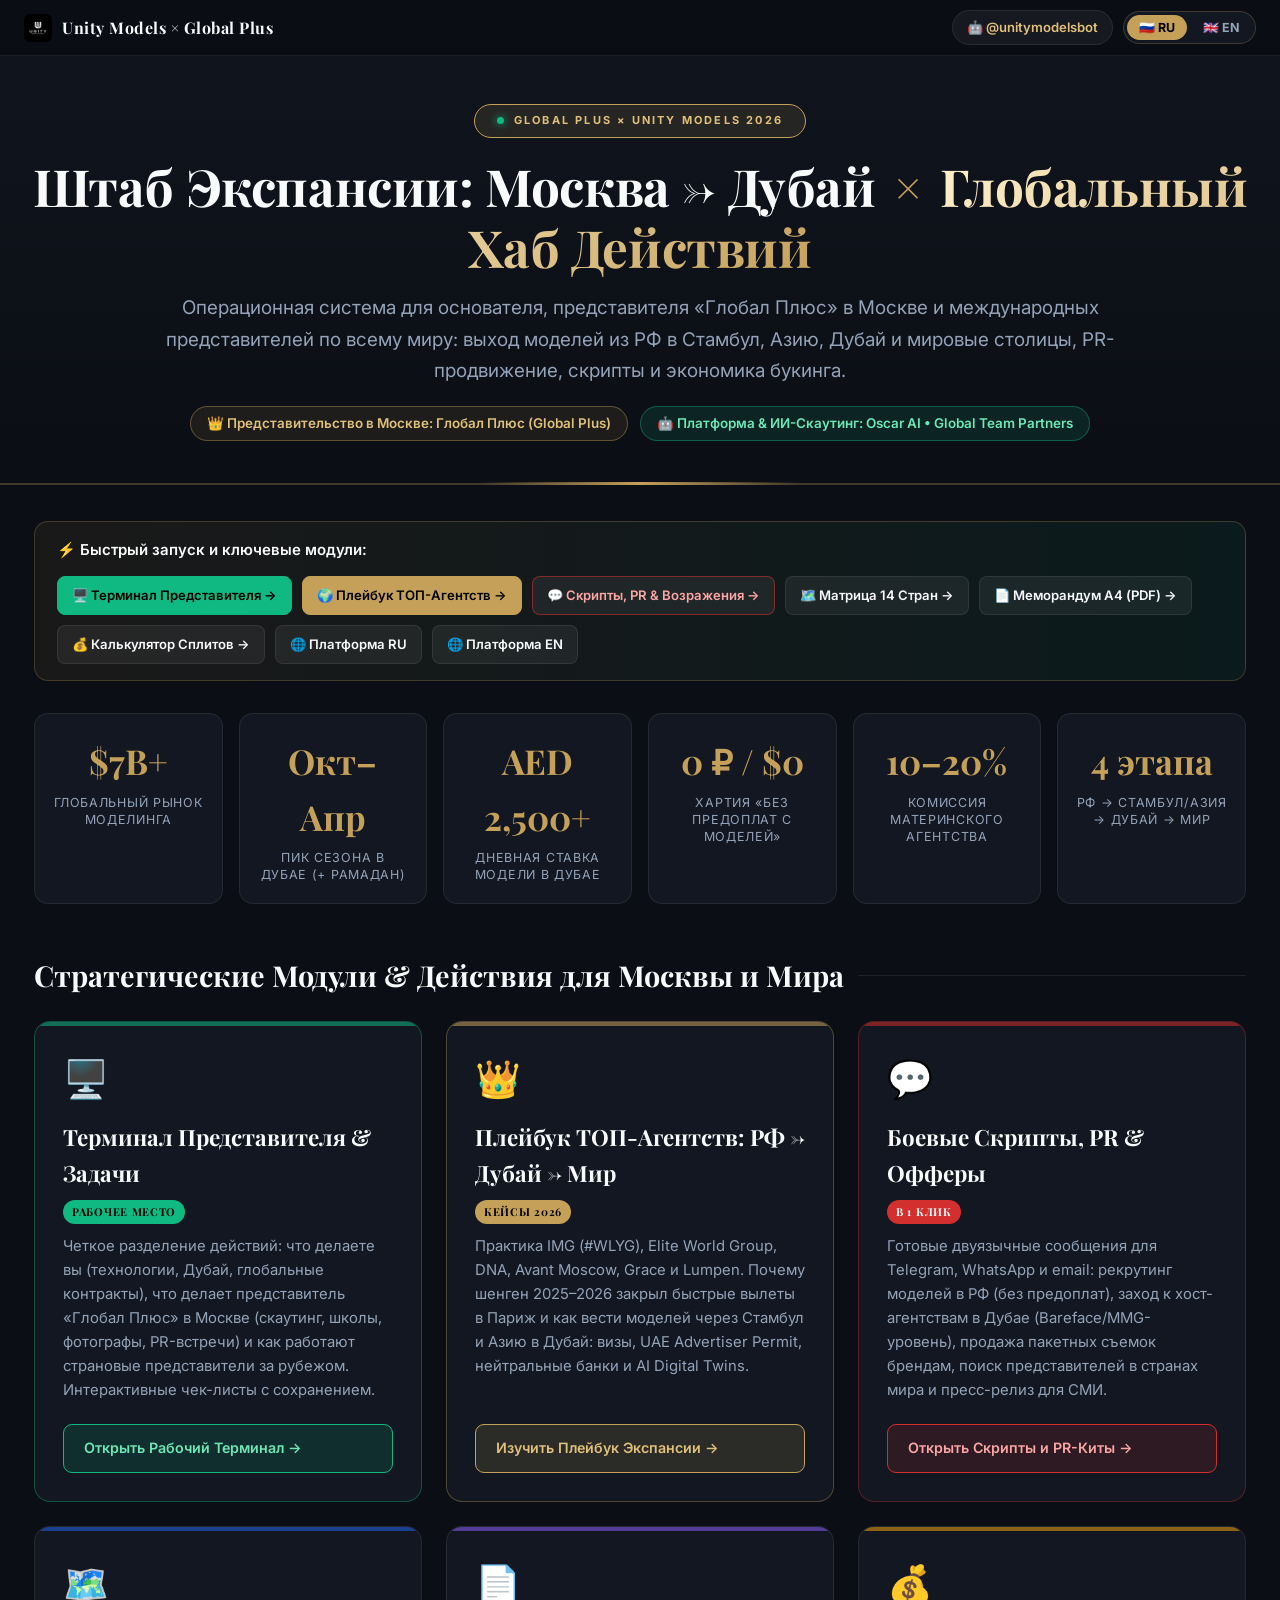
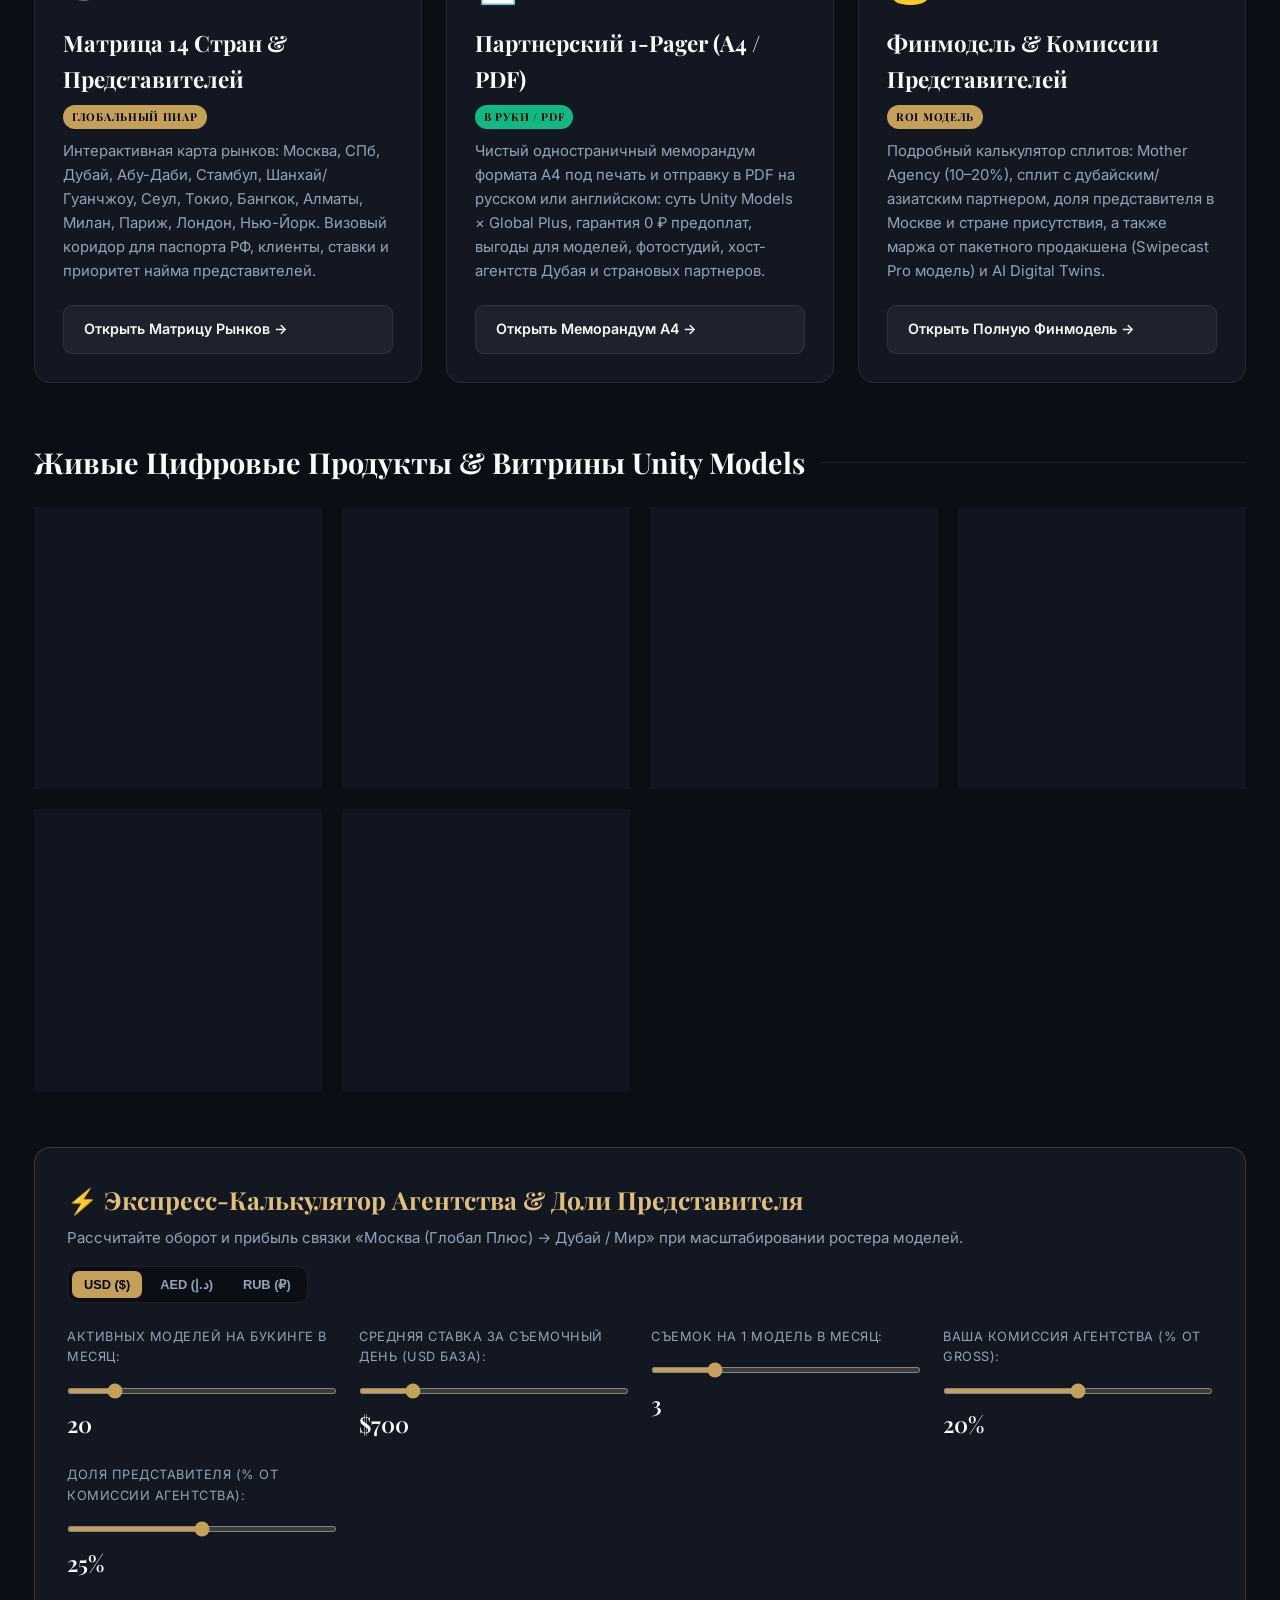
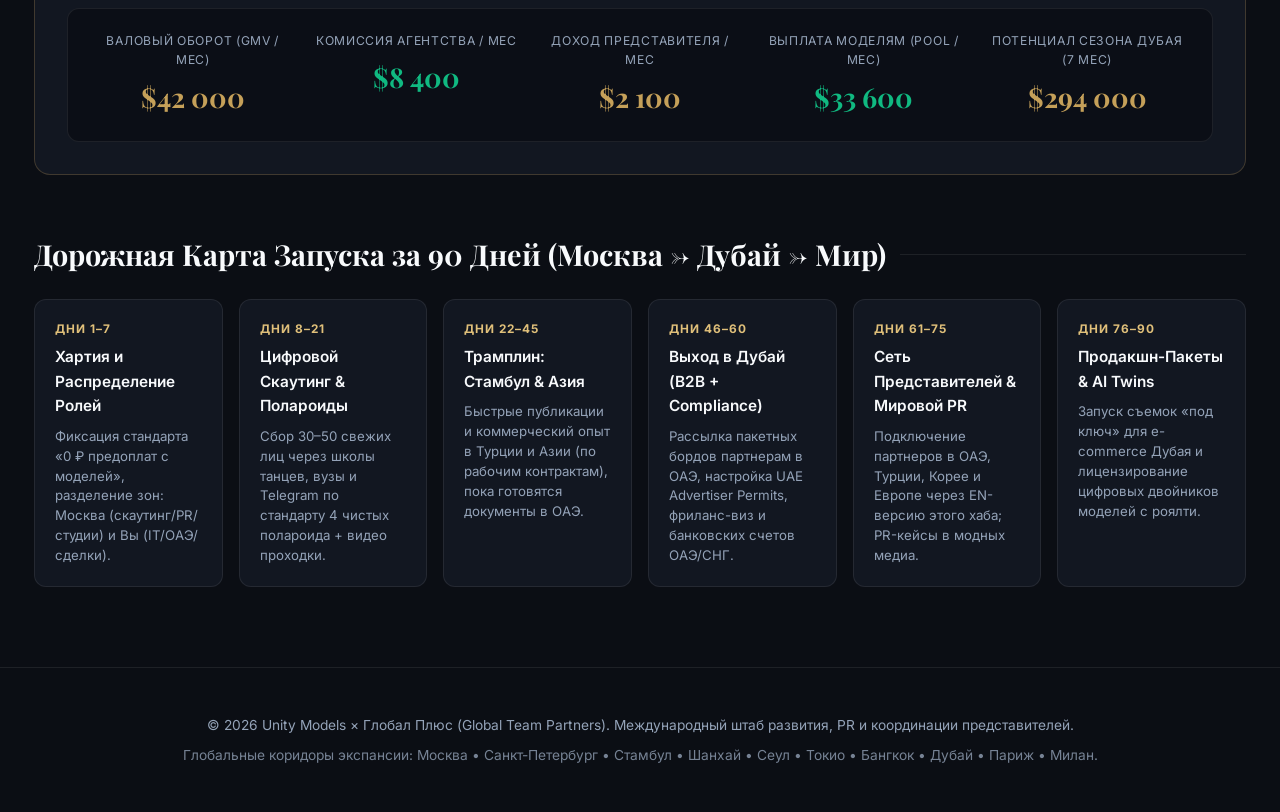
==== index.html @ ef91c617 "Initial deploy: Unity Models x Global Plus bilingual Action Hub" ====
<!DOCTYPE html>
<html lang="ru">
<head>
    <meta charset="UTF-8">
    <meta name="viewport" content="width=device-width, initial-scale=1.0">
    <title>Unity Models × Global Plus | Global Action Hub & Expansion HQ (RU / EN)</title>
    <link rel="icon" type="image/png" href="images/logo.png">
    <link href="https://fonts.googleapis.com/css2?family=Playfair+Display:ital,wght@0,600;0,700;1,400&family=Inter:wght@300;400;500;600;700&display=swap" rel="stylesheet">
    <link rel="stylesheet" href="hub.css">
</head>
<body>

<!-- Top Utility Bar with Language Switcher -->
<div class="top-utility-bar">
    <div class="top-left-nav">
        <a href="index.html" class="top-logo-link">
            <img src="images/logo.png" alt="Unity Models" onerror="this.onerror=null;this.src='https://unityspirit.github.io/unity-models-platform/images/logo.png'">
            <span data-i18n="brand_name">Unity Models × Global Plus</span>
        </a>
    </div>
    <div class="top-right-controls">
        <a href="https://t.me/unitymodelsbot" target="_blank" class="nav-back-pill" data-i18n="bot_btn">🤖 @unitymodelsbot</a>
        <div class="lang-switcher" aria-label="Language Switcher">
            <button class="lang-btn active" data-lang="ru" onclick="HubI18n.setLang('ru')">🇷🇺 RU</button>
            <button class="lang-btn" data-lang="en" onclick="HubI18n.setLang('en')">🇬🇧 EN</button>
        </div>
    </div>
</div>

<!-- Hero Header -->
<header class="hero-header">
    <div class="brand-pill">
        <span class="dot"></span>
        <span data-i18n="hero_pill">GLOBAL PLUS × UNITY MODELS 2026</span>
    </div>
    <h1 data-i18n-html="hero_h1">Штаб Экспансии: Москва → Дубай <span class="cross">&times;</span> <span class="highlight">Глобальный Хаб Действий</span></h1>
    <p class="subtitle" data-i18n="hero_sub">Операционная система для основателя, представителя «Глобал Плюс» в Москве и международных представителей по всему миру: выход моделей из РФ в Стамбул, Азию, Дубай и мировые столицы, PR-продвижение, скрипты и экономика букинга.</p>
    <div class="badge-cluster">
        <div class="partner-badge" data-i18n="badge_moscow">👑 Представительство в Москве: Глобал Плюс (Global Plus)</div>
        <div class="tech-badge" data-i18n="badge_tech">🤖 Платформа & ИИ-Скаутинг: Oscar AI • Global Team Partners</div>
    </div>
</header>

<div class="container">

    <!-- Fast Actions Bar -->
    <div class="fast-actions-bar">
        <div class="fast-actions-title">
            <span data-i18n="fast_title">⚡ Быстрый запуск и ключевые модули:</span>
        </div>
        <div class="fast-actions-links">
            <a href="office.html" class="fast-btn emerald" data-i18n="fast_office">🖥️ Терминал Представителя &rarr;</a>
            <a href="playbook.html" class="fast-btn gold" data-i18n="fast_playbook">🌍 Плейбук ТОП-Агентств &rarr;</a>
            <a href="scripts.html" class="fast-btn crimson" data-i18n="fast_scripts">💬 Скрипты, PR & Возражения &rarr;</a>
            <a href="markets.html" class="fast-btn" data-i18n="fast_markets">🗺️ Матрица 14 Стран &rarr;</a>
            <a href="onepager.html" class="fast-btn" data-i18n="fast_pager">📄 Меморандум А4 (PDF) &rarr;</a>
            <a href="calculator.html" class="fast-btn" data-i18n="fast_calc">💰 Калькулятор Сплитов &rarr;</a>
            <a href="https://globalteamgroup.github.io/unity-models-platform/" target="_blank" class="fast-btn" data-i18n="live_ru">🌐 Платформа RU &nearr;</a>
            <a href="https://unityspirit.github.io/unity-models-platform/" target="_blank" class="fast-btn" data-i18n="live_en">🌐 Platform EN &nearr;</a>
        </div>
    </div>

    <!-- Stats Bar -->
    <div class="stats-bar">
        <div class="stat-card">
            <div class="stat-num">$7B+</div>
            <div class="stat-label" data-i18n="stat_1">Глобальный рынок моделинга</div>
        </div>
        <div class="stat-card">
            <div class="stat-num" data-i18n="stat_2_val">Окт–Апр</div>
            <div class="stat-label" data-i18n="stat_2">Пик сезона в Дубае (+ Рамадан)</div>
        </div>
        <div class="stat-card">
            <div class="stat-num">AED 2,500+</div>
            <div class="stat-label" data-i18n="stat_3">Дневная ставка модели в Дубае</div>
        </div>
        <div class="stat-card">
            <div class="stat-num" data-i18n="stat_4_val">0 ₽ / $0</div>
            <div class="stat-label" data-i18n="stat_4">Хартия «Без предоплат с моделей»</div>
        </div>
        <div class="stat-card">
            <div class="stat-num">10–20%</div>
            <div class="stat-label" data-i18n="stat_5">Комиссия материнского агентства</div>
        </div>
        <div class="stat-card">
            <div class="stat-num" data-i18n="stat_6_val">4 этапа</div>
            <div class="stat-label" data-i18n="stat_6">РФ → Стамбул/Азия → Дубай → Мир</div>
        </div>
    </div>

    <!-- Section 1: Core Modules -->
    <h2 class="section-heading" data-i18n="sec1_heading">Стратегические Модули &amp; Действия для Москвы и Мира</h2>

    <div class="grid-core">

        <div class="hub-card" style="--card-accent: var(--emerald); border-color: rgba(16, 185, 129, 0.35);">
            <div>
                <span class="card-icon">🖥️</span>
                <h3 class="card-title">
                    <span data-i18n="c1_title">Терминал Представителя &amp; Задачи</span>
                    <span class="badge-emerald" data-i18n="c1_badge">РАБОЧЕЕ МЕСТО</span>
                </h3>
                <p class="card-desc" data-i18n="c1_desc">Четкое разделение действий: что делаете вы (технологии, Дубай, глобальные контракты), что делает представитель «Глобал Плюс» в Москве (скаутинг, школы, фотографы, PR-встречи) и как работают страновые представители за рубежом. Интерактивные чек-листы с сохранением.</p>
            </div>
            <a href="office.html" class="btn-card" style="background: rgba(16, 185, 129, 0.14); border-color: var(--emerald); color: #6EE7B7;">
                <span data-i18n="c1_btn">Открыть Рабочий Терминал &rarr;</span>
            </a>
        </div>

        <div class="hub-card" style="--card-accent: var(--gold); border-color: rgba(197, 160, 89, 0.35);">
            <div>
                <span class="card-icon">👑</span>
                <h3 class="card-title">
                    <span data-i18n="c2_title">Плейбук ТОП-Агентств: РФ → Дубай → Мир</span>
                    <span class="badge-gold" data-i18n="c2_badge">КЕЙСЫ 2026</span>
                </h3>
                <p class="card-desc" data-i18n="c2_desc">Практика IMG (#WLYG), Elite World Group, DNA, Avant Moscow, Grace и Lumpen. Почему шенген 2025–2026 закрыл быстрые вылеты в Париж и как вести моделей через Стамбул и Азию в Дубай: визы, UAE Advertiser Permit, нейтральные банки и AI Digital Twins.</p>
            </div>
            <a href="playbook.html" class="btn-card" style="background: rgba(197, 160, 89, 0.14); border-color: var(--gold); color: var(--gold-light);">
                <span data-i18n="c2_btn">Изучить Плейбук Экспансии &rarr;</span>
            </a>
        </div>

        <div class="hub-card" style="--card-accent: var(--red); border-color: rgba(211, 47, 47, 0.35);">
            <div>
                <span class="card-icon">💬</span>
                <h3 class="card-title">
                    <span data-i18n="c3_title">Боевые Скрипты, PR &amp; Офферы</span>
                    <span class="badge-hot" data-i18n="c3_badge">В 1 КЛИК</span>
                </h3>
                <p class="card-desc" data-i18n="c3_desc">Готовые двуязычные сообщения для Telegram, WhatsApp и email: рекрутинг моделей в РФ (без предоплат), заход к хост-агентствам в Дубае (Bareface/MMG-уровень), продажа пакетных съемок брендам, поиск представителей в странах мира и пресс-релиз для СМИ.</p>
            </div>
            <a href="scripts.html" class="btn-card" style="background: rgba(211, 47, 47, 0.14); border-color: var(--red); color: #FCA5A5;">
                <span data-i18n="c3_btn">Открыть Скрипты и PR-Киты &rarr;</span>
            </a>
        </div>

        <div class="hub-card" style="--card-accent: var(--blue);">
            <div>
                <span class="card-icon">🗺️</span>
                <h3 class="card-title">
                    <span data-i18n="c4_title">Матрица 14 Стран &amp; Представителей</span>
                    <span class="badge-gold" data-i18n="c4_badge">ГЛОБАЛЬНЫЙ ПИАР</span>
                </h3>
                <p class="card-desc" data-i18n="c4_desc">Интерактивная карта рынков: Москва, СПб, Дубай, Абу-Даби, Стамбул, Шанхай/Гуанчжоу, Сеул, Токио, Бангкок, Алматы, Милан, Париж, Лондон, Нью-Йорк. Визовый коридор для паспорта РФ, клиенты, ставки и приоритет найма представителей.</p>
            </div>
            <a href="markets.html" class="btn-card">
                <span data-i18n="c4_btn">Открыть Матрицу Рынков &rarr;</span>
            </a>
        </div>

        <div class="hub-card" style="--card-accent: var(--purple);">
            <div>
                <span class="card-icon">📄</span>
                <h3 class="card-title">
                    <span data-i18n="c5_title">Партнерский 1-Pager (А4 / PDF)</span>
                    <span class="badge-emerald" data-i18n="c5_badge">В РУКИ / PDF</span>
                </h3>
                <p class="card-desc" data-i18n="c5_desc">Чистый одностраничный меморандум формата А4 под печать и отправку в PDF на русском или английском: суть Unity Models × Global Plus, гарантия 0 ₽ предоплат, выгоды для моделей, фотостудий, хост-агентств Дубая и страновых партнеров.</p>
            </div>
            <a href="onepager.html" class="btn-card">
                <span data-i18n="c5_btn">Открыть Меморандум А4 &rarr;</span>
            </a>
        </div>

        <div class="hub-card" style="--card-accent: var(--amber);">
            <div>
                <span class="card-icon">💰</span>
                <h3 class="card-title">
                    <span data-i18n="c6_title">Финмодель &amp; Комиссии Представителей</span>
                    <span class="badge-gold" data-i18n="c6_badge">ROI МОДЕЛЬ</span>
                </h3>
                <p class="card-desc" data-i18n="c6_desc">Подробный калькулятор сплитов: Mother Agency (10–20%), сплит с дубайским/азиатским партнером, доля представителя в Москве и стране присутствия, а также маржа от пакетного продакшена (Swipecast Pro модель) и AI Digital Twins.</p>
            </div>
            <a href="calculator.html" class="btn-card">
                <span data-i18n="c6_btn">Открыть Полную Финмодель &rarr;</span>
            </a>
        </div>

    </div>

    <!-- Section 2: Live Platform Ecosystem -->
    <h2 class="section-heading" data-i18n="sec2_heading">Живые Цифровые Продукты &amp; Витрины Unity Models</h2>

    <div class="demo-grid">
        <div class="demo-card">
            <div class="demo-content">
                <div class="demo-title" data-i18n="d1_title">🇷🇺 Официальный сайт Unity Models (RU)</div>
                <div class="demo-subtitle" data-i18n="d1_desc">Русскоязычная витрина агентства с описанием Oscar AI, дивизионами и лентой живых кастингов из Supabase.</div>
                <a href="https://globalteamgroup.github.io/unity-models-platform/" target="_blank" class="demo-link">
                    <span data-i18n="d_open">Открыть сайт &nearr;</span>
                </a>
            </div>
        </div>

        <div class="demo-card">
            <div class="demo-content">
                <div class="demo-title" data-i18n="d2_title">🇬🇧 Global Website Unity Models (EN)</div>
                <div class="demo-subtitle" data-i18n="d2_desc">Международный сайт для брендов Дубая, Европы, Азии и США с презентацией AI-платформы и контактами.</div>
                <a href="https://unityspirit.github.io/unity-models-platform/" target="_blank" class="demo-link">
                    <span data-i18n="d_open">Открыть сайт &nearr;</span>
                </a>
            </div>
        </div>

        <div class="demo-card">
            <div class="demo-content">
                <div class="demo-title" data-i18n="d3_title">👤 Talent Hub (Кабинет Модели)</div>
                <div class="demo-subtitle" data-i18n="d3_desc">Загрузка 4K-портфолио в облако, статус доступности и текущий город модели для быстрого подбора под съемки.</div>
                <a href="https://globalteamgroup.github.io/unity-models-platform/hub.html" target="_blank" class="demo-link emerald">
                    <span data-i18n="d3_btn">Открыть Talent Hub &nearr;</span>
                </a>
            </div>
        </div>

        <div class="demo-card">
            <div class="demo-content">
                <div class="demo-title" data-i18n="d4_title">🎬 Director Portal (Для Кастинг-Директоров)</div>
                <div class="demo-subtitle" data-i18n="d4_desc">Публикация кастингов из любой страны с мгновенным сохранением в базу и отображением на главной странице.</div>
                <a href="https://unityspirit.github.io/unity-models-platform/directors.html" target="_blank" class="demo-link">
                    <span data-i18n="d4_btn">Открыть Director Portal &nearr;</span>
                </a>
            </div>
        </div>

        <div class="demo-card">
            <div class="demo-content">
                <div class="demo-title" data-i18n="d5_title">🤖 Oscar AI (@unitymodelsbot)</div>
                <div class="demo-subtitle" data-i18n="d5_desc">Telegram-бот: мультиязычный разбор параметров по тексту/фото, пошаговая анкета и подбор кастингов по странам.</div>
                <a href="https://t.me/unitymodelsbot" target="_blank" class="demo-link emerald">
                    <span data-i18n="d5_btn">Запустить бота &nearr;</span>
                </a>
            </div>
        </div>

        <div class="demo-card">
            <div class="demo-content">
                <div class="demo-title" data-i18n="d6_title">📣 Глобальный PR &amp; Пакет Представителя</div>
                <div class="demo-subtitle" data-i18n="d6_desc">Англоязычная ссылка для рассылки в агентства Дубая, Стамбула, Сеула и СМИ — переключает весь хаб на EN.</div>
                <a href="index.html?lang=en" class="demo-link">
                    <span data-i18n="d6_btn">Открыть EN-версию для мира &rarr;</span>
                </a>
            </div>
        </div>
    </div>

    <!-- Section 3: Express Calculator -->
    <div class="calc-box">
        <div class="calc-header">
            <div>
                <h3 data-i18n="calc_title">⚡ Экспресс-Калькулятор Агентства &amp; Доли Представителя</h3>
                <p data-i18n="calc_sub">Рассчитайте оборот и прибыль связки «Москва (Глобал Плюс) → Дубай / Мир» при масштабировании ростера моделей.</p>
            </div>
            <div class="currency-switch">
                <button class="cur-btn active" data-cur="USD" onclick="setCurrency('USD')">USD ($)</button>
                <button class="cur-btn" data-cur="AED" onclick="setCurrency('AED')">AED (د.إ)</button>
                <button class="cur-btn" data-cur="RUB" onclick="setCurrency('RUB')">RUB (₽)</button>
            </div>
        </div>

        <div class="calc-controls">
            <div class="calc-input-group">
                <label data-i18n="calc_l1">Активных моделей на букинге в месяц:</label>
                <input type="range" class="calc-slider" id="cModels" min="5" max="100" step="5" value="20" oninput="updateExpressCalc()">
                <div class="calc-val-display" id="cModelsVal">20</div>
            </div>
            <div class="calc-input-group">
                <label data-i18n="calc_l2">Средняя ставка за съемочный день (USD база):</label>
                <input type="range" class="calc-slider" id="cRate" min="300" max="2500" step="50" value="700" oninput="updateExpressCalc()">
                <div class="calc-val-display" id="cRateVal">$700</div>
            </div>
            <div class="calc-input-group">
                <label data-i18n="calc_l3">Съемок на 1 модель в месяц:</label>
                <input type="range" class="calc-slider" id="cBookings" min="1" max="10" step="1" value="3" oninput="updateExpressCalc()">
                <div class="calc-val-display" id="cBookingsVal">3</div>
            </div>
            <div class="calc-input-group">
                <label data-i18n="calc_l4">Ваша комиссия агентства (% от gross):</label>
                <input type="range" class="calc-slider" id="cAgencyPct" min="10" max="30" step="1" value="20" oninput="updateExpressCalc()">
                <div class="calc-val-display" id="cAgencyPctVal">20%</div>
            </div>
            <div class="calc-input-group">
                <label data-i18n="calc_l5">Доля представителя (% от комиссии агентства):</label>
                <input type="range" class="calc-slider" id="cRepPct" min="10" max="40" step="5" value="25" oninput="updateExpressCalc()">
                <div class="calc-val-display" id="cRepPctVal">25%</div>
            </div>
        </div>

        <div class="calc-results">
            <div>
                <div class="res-item-title" data-i18n="res_gross">Валовый оборот (GMV / мес)</div>
                <div class="res-item-val gold" id="rGross">$42,000</div>
            </div>
            <div>
                <div class="res-item-title" data-i18n="res_agency">Комиссия агентства / мес</div>
                <div class="res-item-val" id="rAgency">$8,400</div>
            </div>
            <div>
                <div class="res-item-title" data-i18n="res_rep">Доход представителя / мес</div>
                <div class="res-item-val gold" id="rRep">$2,100</div>
            </div>
            <div>
                <div class="res-item-title" data-i18n="res_models">Выплата моделям (pool / мес)</div>
                <div class="res-item-val" id="rModels">$33,600</div>
            </div>
            <div>
                <div class="res-item-title" data-i18n="res_season">Потенциал сезона Дубая (7 мес)</div>
                <div class="res-item-val gold" id="rSeason">$294,000</div>
            </div>
        </div>
    </div>

    <!-- Section 4: 90-Day Expansion Timeline -->
    <h2 class="section-heading" data-i18n="sec4_heading">Дорожная Карта Запуска за 90 Дней (Москва → Дубай → Мир)</h2>
    <div class="timeline-grid">
        <div class="timeline-card">
            <div class="timeline-day" data-i18n="t1_day">Дни 1–7</div>
            <div class="timeline-step" data-i18n="t1_step">Хартия и Распределение Ролей</div>
            <div class="timeline-desc" data-i18n="t1_desc">Фиксация стандарта «0 ₽ предоплат с моделей», разделение зон: Москва (скаутинг/PR/студии) и Вы (IT/ОАЭ/сделки).</div>
        </div>
        <div class="timeline-card">
            <div class="timeline-day" data-i18n="t2_day">Дни 8–21</div>
            <div class="timeline-step" data-i18n="t2_step">Цифровой Скаутинг &amp; Полароиды</div>
            <div class="timeline-desc" data-i18n="t2_desc">Сбор 30–50 свежих лиц через школы танцев, вузы и Telegram по стандарту 4 чистых полароида + видео проходки.</div>
        </div>
        <div class="timeline-card">
            <div class="timeline-day" data-i18n="t3_day">Дни 22–45</div>
            <div class="timeline-step" data-i18n="t3_step">Трамплин: Стамбул &amp; Азия</div>
            <div class="timeline-desc" data-i18n="t3_desc">Быстрые публикации и коммерческий опыт в Турции и Азии (по рабочим контрактам), пока готовятся документы в ОАЭ.</div>
        </div>
        <div class="timeline-card">
            <div class="timeline-day" data-i18n="t4_day">Дни 46–60</div>
            <div class="timeline-step" data-i18n="t4_step">Выход в Дубай (B2B + Compliance)</div>
            <div class="timeline-desc" data-i18n="t4_desc">Рассылка пакетных бордов партнерам в ОАЭ, настройка UAE Advertiser Permits, фриланс-виз и банковских счетов ОАЭ/СНГ.</div>
        </div>
        <div class="timeline-card">
            <div class="timeline-day" data-i18n="t5_day">Дни 61–75</div>
            <div class="timeline-step" data-i18n="t5_step">Сеть Представителей &amp; Мировой PR</div>
            <div class="timeline-desc" data-i18n="t5_desc">Подключение партнеров в ОАЭ, Турции, Корее и Европе через EN-версию этого хаба; PR-кейсы в модных медиа.</div>
        </div>
        <div class="timeline-card">
            <div class="timeline-day" data-i18n="t6_day">Дни 76–90</div>
            <div class="timeline-step" data-i18n="t6_step">Продакшн-Пакеты &amp; AI Twins</div>
            <div class="timeline-desc" data-i18n="t6_desc">Запуск съемок «под ключ» для e-commerce Дубая и лицензирование цифровых двойников моделей с роялти.</div>
        </div>
    </div>

</div>

<footer>
    <p data-i18n="footer_copy">© 2026 Unity Models × Глобал Плюс (Global Team Partners). Международный штаб развития, PR и координации представителей.</p>
    <p style="margin-top: 8px; opacity: 0.78;" data-i18n="footer_sub">Глобальные коридоры экспансии: Москва • Санкт-Петербург • Стамбул • Шанхай • Сеул • Токио • Бангкок • Дубай • Париж • Милан.</p>
</footer>

<script src="i18n.js"></script>
<script>
const INDEX_DICT = {
    ru: {
        hero_pill: 'GLOBAL PLUS × UNITY MODELS 2026',
        hero_h1: 'Штаб Экспансии: Москва → Дубай <span class="cross">&times;</span> <span class="highlight">Глобальный Хаб Действий</span>',
        hero_sub: 'Операционная система для основателя, представителя «Глобал Плюс» в Москве и международных представителей по всему миру: выход моделей из РФ в Стамбул, Азию, Дубай и мировые столицы, PR-продвижение, скрипты и экономика букинга.',
        badge_moscow: '👑 Представительство в Москве: Глобал Плюс (Global Plus)',
        badge_tech: '🤖 Платформа & ИИ-Скаутинг: Oscar AI • Global Team Partners',
        fast_title: '⚡ Быстрый запуск и ключевые модули:',
        fast_office: '🖥️ Терминал Представителя →',
        fast_playbook: '🌍 Плейбук ТОП-Агентств →',
        fast_scripts: '💬 Скрипты, PR & Возражения →',
        fast_markets: '🗺️ Матрица 14 Стран →',
        fast_pager: '📄 Меморандум А4 (PDF) →',
        fast_calc: '💰 Калькулятор Сплитов →',
        stat_1: 'Глобальный рынок моделинга',
        stat_2_val: 'Окт–Апр',
        stat_2: 'Пик сезона в Дубае (+ Рамадан)',
        stat_3: 'Дневная ставка модели в Дубае',
        stat_4_val: '0 ₽ / $0',
        stat_4: 'Хартия «Без предоплат с моделей»',
        stat_5: 'Комиссия материнского агентства',
        stat_6_val: '4 этапа',
        stat_6: 'РФ → Стамбул/Азия → Дубай → Мир',
        sec1_heading: 'Стратегические Модули & Действия для Москвы и Мира',
        c1_title: 'Терминал Представителя & Задачи',
        c1_badge: 'РАБОЧЕЕ МЕСТО',
        c1_desc: 'Четкое разделение действий: что делаете вы (технологии, Дубай, глобальные контракты), что делает представитель «Глобал Плюс» в Москве (скаутинг, школы, фотографы, PR-встречи) и как работают страновые представители за рубежом. Интерактивные чек-листы с сохранением.',
        c1_btn: 'Открыть Рабочий Терминал →',
        c2_title: 'Плейбук ТОП-Агентств: РФ → Дубай → Мир',
        c2_badge: 'КЕЙСЫ 2026',
        c2_desc: 'Практика IMG (#WLYG), Elite World Group, DNA, Avant Moscow, Grace и Lumpen. Почему шенген 2025–2026 закрыл быстрые вылеты в Париж и как вести моделей через Стамбул и Азию в Дубай: визы, UAE Advertiser Permit, нейтральные банки и AI Digital Twins.',
        c2_btn: 'Изучить Плейбук Экспансии →',
        c3_title: 'Боевые Скрипты, PR & Офферы',
        c3_badge: 'В 1 КЛИК',
        c3_desc: 'Готовые двуязычные сообщения для Telegram, WhatsApp и email: рекрутинг моделей в РФ (без предоплат), заход к хост-агентствам в Дубае (Bareface/MMG-уровень), продажа пакетных съемок брендам, поиск представителей в странах мира и пресс-релиз для СМИ.',
        c3_btn: 'Открыть Скрипты и PR-Киты →',
        c4_title: 'Матрица 14 Стран & Представителей',
        c4_badge: 'ГЛОБАЛЬНЫЙ ПИАР',
        c4_desc: 'Интерактивная карта рынков: Москва, СПб, Дубай, Абу-Даби, Стамбул, Шанхай/Гуанчжоу, Сеул, Токио, Бангкок, Алматы, Милан, Париж, Лондон, Нью-Йорк. Визовый коридор для паспорта РФ, клиенты, ставки и приоритет найма представителей.',
        c4_btn: 'Открыть Матрицу Рынков →',
        c5_title: 'Партнерский 1-Pager (А4 / PDF)',
        c5_badge: 'В РУКИ / PDF',
        c5_desc: 'Чистый одностраничный меморандум формата А4 под печать и отправку в PDF на русском или английском: суть Unity Models × Global Plus, гарантия 0 ₽ предоплат, выгоды для моделей, фотостудий, хост-агентств Дубая и страновых партнеров.',
        c5_btn: 'Открыть Меморандум А4 →',
        c6_title: 'Финмодель & Комиссии Представителей',
        c6_badge: 'ROI МОДЕЛЬ',
        c6_desc: 'Подробный калькулятор сплитов: Mother Agency (10–20%), сплит с дубайским/азиатским партнером, доля представителя в Москве и стране присутствия, а также маржа от пакетного продакшена (Swipecast Pro модель) и AI Digital Twins.',
        c6_btn: 'Открыть Полную Финмодель →',
        sec2_heading: 'Живые Цифровые Продукты & Витрины Unity Models',
        d1_title: '🇷🇺 Официальный сайт Unity Models (RU)',
        d1_desc: 'Русскоязычная витрина агентства с описанием Oscar AI, дивизионами и лентой живых кастингов из Supabase.',
        d2_title: '🇬🇧 Global Website Unity Models (EN)',
        d2_desc: 'Международный сайт для брендов Дубая, Европы, Азии и США с презентацией AI-платформы и контактами.',
        d3_title: '👤 Talent Hub (Кабинет Модели)',
        d3_desc: 'Загрузка 4K-портфолио в облако, статус доступности и текущий город модели для быстрого подбора под съемки.',
        d4_title: '🎬 Director Portal (Для Кастинг-Директоров)',
        d4_desc: 'Публикация кастингов из любой страны с мгновенным сохранением в базу и отображением на главной странице.',
        d5_title: '🤖 Oscar AI (@unitymodelsbot)',
        d5_desc: 'Telegram-бот: мультиязычный разбор параметров по тексту/фото, пошаговая анкета и подбор кастингов по странам.',
        d6_title: '📣 Глобальный PR & Пакет Представителя',
        d6_desc: 'Англоязычная ссылка для рассылки в агентства Дубая, Стамбула, Сеула и СМИ — переключает весь хаб на EN.',
        d_open: 'Открыть сайт ↗',
        d3_btn: 'Открыть Talent Hub ↗',
        d4_btn: 'Открыть Director Portal ↗',
        d5_btn: 'Запустить бота ↗',
        d6_btn: 'Открыть EN-версию для мира →',
        calc_title: '⚡ Экспресс-Калькулятор Агентства & Доли Представителя',
        calc_sub: 'Рассчитайте оборот и прибыль связки «Москва (Глобал Плюс) → Дубай / Мир» при масштабировании ростера моделей.',
        calc_l1: 'Активных моделей на букинге в месяц:',
        calc_l2: 'Средняя ставка за съемочный день (USD база):',
        calc_l3: 'Съемок на 1 модель в месяц:',
        calc_l4: 'Ваша комиссия агентства (% от gross):',
        calc_l5: 'Доля представителя (% от комиссии агентства):',
        res_gross: 'Валовый оборот (GMV / мес)',
        res_agency: 'Комиссия агентства / мес',
        res_rep: 'Доход представителя / мес',
        res_models: 'Выплата моделям (pool / мес)',
        res_season: 'Потенциал сезона Дубая (7 мес)',
        sec4_heading: 'Дорожная Карта Запуска за 90 Дней (Москва → Дубай → Мир)',
        t1_day: 'Дни 1–7',
        t1_step: 'Хартия и Распределение Ролей',
        t1_desc: 'Фиксация стандарта «0 ₽ предоплат с моделей», разделение зон: Москва (скаутинг/PR/студии) и Вы (IT/ОАЭ/сделки).',
        t2_day: 'Дни 8–21',
        t2_step: 'Цифровой Скаутинг & Полароиды',
        t2_desc: 'Сбор 30–50 свежих лиц через школы танцев, вузы и Telegram по стандарту 4 чистых полароида + видео проходки.',
        t3_day: 'Дни 22–45',
        t3_step: 'Трамплин: Стамбул & Азия',
        t3_desc: 'Быстрые публикации и коммерческий опыт в Турции и Азии (по рабочим контрактам), пока готовятся документы в ОАЭ.',
        t4_day: 'Дни 46–60',
        t4_step: 'Выход в Дубай (B2B + Compliance)',
        t4_desc: 'Рассылка пакетных бордов партнерам в ОАЭ, настройка UAE Advertiser Permits, фриланс-виз и банковских счетов ОАЭ/СНГ.',
        t5_day: 'Дни 61–75',
        t5_step: 'Сеть Представителей & Мировой PR',
        t5_desc: 'Подключение партнеров в ОАЭ, Турции, Корее и Европе через EN-версию этого хаба; PR-кейсы в модных медиа.',
        t6_day: 'Дни 76–90',
        t6_step: 'Продакшн-Пакеты & AI Twins',
        t6_desc: 'Запуск съемок «под ключ» для e-commerce Дубая и лицензирование цифровых двойников моделей с роялти.'
    },
    en: {
        hero_pill: 'GLOBAL PLUS × UNITY MODELS 2026',
        hero_h1: 'Expansion HQ: Moscow → Dubai <span class="cross">&times;</span> <span class="highlight">Global Action Hub</span>',
        hero_sub: 'The operational command center for the Founder, Global Plus Moscow Representation, and International Country Representatives worldwide: scaling Russian & CIS talent into Istanbul, Asia, Dubai, and global capitals with PR playbooks, scripts, and transparent unit economics.',
        badge_moscow: '👑 Moscow Representation: Global Plus (Глобал Плюс)',
        badge_tech: '🤖 Platform & AI Scouting Core: Oscar AI • Global Team Partners',
        fast_title: '⚡ Quick Launch & Core Action Modules:',
        fast_office: '🖥️ Rep Action Terminal →',
        fast_playbook: '🌍 Top-Agency Playbook →',
        fast_scripts: '💬 Scripts, PR & Objections →',
        fast_markets: '🗺️ 14-Country Matrix →',
        fast_pager: '📄 A4 One-Pager (PDF) →',
        fast_calc: '💰 Split & ROI Calculator →',
        stat_1: 'Global Modeling Market',
        stat_2_val: 'Oct–Apr',
        stat_2: 'Dubai Peak Season (+ Ramadan)',
        stat_3: 'Dubai Commercial Day Rate',
        stat_4_val: '$0 / 0 ₽',
        stat_4: 'Zero Upfront Model Fee Charter',
        stat_5: 'Mother Agency Standard Cut',
        stat_6_val: '4 Stages',
        stat_6: 'RU → TR/Asia → Dubai → Global',
        sec1_heading: 'Strategic Action Modules for Moscow & Global Representatives',
        c1_title: 'Representative Terminal & Tasks',
        c1_badge: 'WORKSPACE',
        c1_desc: 'Clear division of ownership: what You execute (tech, Dubai deals, licensing), what the Global Plus Moscow Representative owns (scouting, dance schools, studio partners, local PR), and how International Country Reps expand worldwide. Persistent interactive checklists.',
        c1_btn: 'Open Action Terminal →',
        c2_title: 'Top-Agency Playbook: RU → Dubai → World',
        c2_badge: '2026 CASES',
        c2_desc: 'Lessons from IMG (#WLYG), Elite World Group, DNA, Avant Moscow, Grace & Lumpen. Why 2025–2026 Schengen limits require the Istanbul & Asia stepping-stone corridor into Dubai: UAE Advertiser Permits, freelance visas, neutral banking, and consensual AI Digital Twins.',
        c2_btn: 'Read Expansion Playbook →',
        c3_title: 'Outreach Scripts, PR Kits & Objections',
        c3_badge: '1-CLICK COPY',
        c3_desc: 'Ready-to-send bilingual outreach messages for WhatsApp, Telegram, and email: Russian talent scouting (Zero-Upfront Charter), pitching Dubai host agencies (Bareface/MMG tier), selling turnkey e-commerce lookbooks to brands, recruiting global reps, and press pitches.',
        c3_btn: 'Open Scripts & PR Kits →',
        c4_title: '14-Country & Representative Matrix',
        c4_badge: 'GLOBAL PR',
        c4_desc: 'Filterable market map covering Moscow, St. Petersburg, Dubai, Abu Dhabi, Istanbul, Shanghai/Guangzhou, Seoul, Tokyo, Bangkok, Almaty, Milan, Paris, London, and NYC — with visa realities, peak seasons, client verticals, rates, and rep recruitment priority.',
        c4_btn: 'Explore Country Matrix →',
        c5_title: 'Partner One-Pager (A4 / PDF Ready)',
        c5_badge: 'PRINT / PDF',
        c5_desc: 'Clean printable A4 executive memorandum in English or Russian for live meetings in Moscow, Dubai, or globally: Unity Models × Global Plus positioning, anti-scam charter, value prop for brands/host agencies, and country rep partnership terms.',
        c5_btn: 'Open Printable A4 Brief →',
        c6_title: 'Financial Model & Rep Revenue Splits',
        c6_badge: 'ROI MODEL',
        c6_desc: 'Detailed split calculator: Mother Agency (10–20%), Dubai/Asian host agency split, Moscow & International Country Representative revenue share, plus Swipecast Pro–style turnkey e-commerce production bundles and AI Twin residuals.',
        c6_btn: 'Open Full Financial Model →',
        sec2_heading: 'Live Digital Ecosystem & Portals (Unity Models)',
        d1_title: '🇷🇺 Unity Models Website (Russian)',
        d1_desc: 'Russian-language agency showcase featuring Oscar AI casting engine, divisions, and live Supabase casting feed.',
        d2_title: '🇬🇧 Unity Models Website (Global EN)',
        d2_desc: 'International brand-facing portal for Dubai, Europe, Asia, and Americas clients with live castings and bot onboarding.',
        d3_title: '👤 Talent Hub (Model Workspace)',
        d3_desc: 'Direct 4K portfolio uploads, live city location tracking, and weekly availability status for fast booker matching.',
        d4_title: '🎬 Casting Director Portal',
        d4_desc: 'Instant casting brief submission form synced directly to Supabase and live website feeds worldwide.',
        d5_title: '🤖 Oscar AI (@unitymodelsbot)',
        d5_desc: 'Multilingual Telegram casting assistant: extracts stats from text or photos, runs onboarding wizard, and searches events by country.',
        d6_title: '📣 International PR & Rep Share Link',
        d6_desc: 'Send this direct English URL (?lang=en) to agencies, brands, and country representatives in Dubai, Istanbul, Asia, or Europe.',
        d_open: 'Open Live Site ↗',
        d3_btn: 'Open Talent Hub ↗',
        d4_btn: 'Open Director Portal ↗',
        d5_btn: 'Launch Telegram Bot ↗',
        d6_btn: 'Copy / Open Global EN Link →',
        calc_title: '⚡ Express Agency & Representative Revenue Calculator',
        calc_sub: 'Model monthly gross volume, agency commission, and representative payout across Moscow → Dubai → Global placements.',
        calc_l1: 'Active Booked Models / Month:',
        calc_l2: 'Average Shoot Day Rate (USD base):',
        calc_l3: 'Bookings per Model / Month:',
        calc_l4: 'Agency Commission (% of Gross):',
        calc_l5: 'Representative Share (% of Agency Net):',
        res_gross: 'Monthly Gross Volume (GMV)',
        res_agency: 'Agency Commission / Mo',
        res_rep: 'Representative Payout / Mo',
        res_models: 'Model Net Pool / Mo',
        res_season: 'Dubai Peak Season (7 Mo GMV)',
        sec4_heading: '90-Day Global Launch Roadmap (Moscow → Dubai → World)',
        t1_day: 'Days 1–7',
        t1_step: 'Charter & Ownership Split',
        t1_desc: 'Lock Zero-Upfront-Fee Charter, align legal/banking checklists (UAE/KZ/AM), and split roles: Moscow Rep (local) vs Founder (global/tech).',
        t2_day: 'Days 8–21',
        t2_step: 'Phygital Scouting & Polaroid QA',
        t2_desc: 'Onboard 30–50 vetted Russian/CIS faces via dance schools, universities & Telegram using strict 4-polaroid + walk-video standards.',
        t3_day: 'Days 22–45',
        t3_step: 'Stepping Stones: Istanbul & Asia',
        t3_desc: 'Build editorial tearsheets in Turkey and paid commercial volume in China/Seoul/Bangkok via sponsored work visas before Dubai/EU.',
        t4_day: 'Days 46–60',
        t4_step: 'Dubai Entry (B2B + Permits)',
        t4_desc: 'Send curated comp packages to Dubai host agencies; align UAE Advertiser Permits, freelance visas & neutral payout rails.',
        t5_day: 'Days 61–75',
        t5_step: 'Global Reps & PR Blitz',
        t5_desc: 'Recruit partner representatives in Dubai, Istanbul, Seoul & Europe using this EN hub; pitch fashion-tech PR case studies.',
        t6_day: 'Days 76–90',
        t6_step: 'Turnkey Studios & AI Twins',
        t6_desc: 'Launch fixed-price Dubai e-commerce lookbook bundles and opt-in consensual Digital Twin licensing with model residuals.'
    }
};

let currency = 'USD';
const RATES = { USD: 1, AED: 3.67, RUB: 95 };
const SYMBOLS = { USD: '$', AED: 'AED ', RUB: '₽' };

function setCurrency(cur) {
    currency = cur;
    document.querySelectorAll('.cur-btn').forEach(b => b.classList.toggle('active', b.dataset.cur === cur));
    updateExpressCalc();
}

function fmtMoney(usdVal) {
    const converted = Math.round(usdVal * RATES[currency]);
    const locale = HubI18n.getLang() === 'ru' ? 'ru-RU' : 'en-US';
    if (currency === 'RUB') return converted.toLocaleString(locale) + ' ₽';
    if (currency === 'AED') return 'AED ' + converted.toLocaleString(locale);
    return '$' + converted.toLocaleString(locale);
}

function updateExpressCalc() {
    const models = parseInt(document.getElementById('cModels').value, 10);
    const rate = parseInt(document.getElementById('cRate').value, 10);
    const bookings = parseInt(document.getElementById('cBookings').value, 10);
    const agencyPct = parseInt(document.getElementById('cAgencyPct').value, 10);
    const repPct = parseInt(document.getElementById('cRepPct').value, 10);

    document.getElementById('cModelsVal').textContent = models;
    document.getElementById('cRateVal').textContent = fmtMoney(rate);
    document.getElementById('cBookingsVal').textContent = bookings;
    document.getElementById('cAgencyPctVal').textContent = agencyPct + '%';
    document.getElementById('cRepPctVal').textContent = repPct + '%';

    const gross = models * rate * bookings;
    const agencyNet = gross * (agencyPct / 100);
    const repShare = agencyNet * (repPct / 100);
    const modelPool = gross - agencyNet;
    const season7 = gross * 7;

    document.getElementById('rGross').textContent = fmtMoney(gross);
    document.getElementById('rAgency').textContent = fmtMoney(agencyNet);
    document.getElementById('rRep').textContent = fmtMoney(repShare);
    document.getElementById('rModels').textContent = fmtMoney(modelPool);
    document.getElementById('rSeason').textContent = fmtMoney(season7);
}

HubI18n.onChange(() => updateExpressCalc());
HubI18n.init(INDEX_DICT);
updateExpressCalc();
</script>
</body>
</html>
---- hub.css ----
:root {
    --bg-base: #0B0E14;
    --bg-surface: #121721;
    --bg-card: #18202E;
    --gold: #C5A059;
    --gold-light: #E0C07A;
    --amber: #F59E0B;
    --emerald: #10B981;
    --red: #D32F2F;
    --blue: #2563EB;
    --purple: #8B5CF6;
    --white: #F8FAFC;
    --text-dim: #94A3B8;
    --border: rgba(197, 160, 89, 0.25);
    --border-card: rgba(255, 255, 255, 0.08);
}

* { margin: 0; padding: 0; box-sizing: border-box; }

html { scroll-behavior: smooth; }

body {
    background-color: var(--bg-base);
    color: var(--white);
    font-family: 'Inter', -apple-system, BlinkMacSystemFont, sans-serif;
    line-height: 1.6;
    overflow-x: hidden;
}

/* Top Utility & Language Bar */
.top-utility-bar {
    background: rgba(11, 14, 20, 0.92);
    backdrop-filter: blur(12px);
    border-bottom: 1px solid var(--border-card);
    padding: 10px 24px;
    display: flex;
    align-items: center;
    justify-content: space-between;
    gap: 16px;
    flex-wrap: wrap;
    position: sticky;
    top: 0;
    z-index: 100;
}

.top-left-nav {
    display: flex;
    align-items: center;
    gap: 12px;
    flex-wrap: wrap;
}

.top-logo-link {
    display: inline-flex;
    align-items: center;
    gap: 10px;
    text-decoration: none;
    color: var(--white);
    font-family: 'Playfair Display', serif;
    font-weight: 700;
    font-size: 1rem;
    letter-spacing: 0.5px;
}

.top-logo-link img {
    height: 28px;
    width: auto;
    border-radius: 6px;
}

.nav-back-pill {
    display: inline-flex;
    align-items: center;
    gap: 6px;
    padding: 6px 14px;
    border-radius: 20px;
    background: rgba(255, 255, 255, 0.05);
    border: 1px solid var(--border-card);
    color: var(--gold-light);
    text-decoration: none;
    font-size: 0.82rem;
    font-weight: 600;
    transition: all 0.2s;
}

.nav-back-pill:hover {
    background: var(--gold);
    color: #000;
    border-color: var(--gold);
}

.top-right-controls {
    display: flex;
    align-items: center;
    gap: 10px;
    flex-wrap: wrap;
}

.lang-switcher {
    display: inline-flex;
    background: var(--bg-surface);
    border: 1px solid var(--border);
    border-radius: 24px;
    padding: 3px;
    gap: 4px;
}

.lang-btn {
    background: transparent;
    border: none;
    color: var(--text-dim);
    padding: 5px 12px;
    border-radius: 18px;
    font-size: 0.78rem;
    font-weight: 700;
    cursor: pointer;
    transition: all 0.2s;
    font-family: 'Inter', sans-serif;
}

.lang-btn.active {
    background: var(--gold);
    color: #000;
}

.lang-btn:hover:not(.active) {
    color: var(--white);
}

/* Header */
header.hero-header {
    background: linear-gradient(180deg, #10141D 0%, #0B0E14 100%);
    border-bottom: 2px solid var(--border);
    padding: 48px 20px 42px;
    text-align: center;
    position: relative;
}

header.hero-header::after {
    content: '';
    position: absolute;
    bottom: -2px;
    left: 50%;
    transform: translateX(-50%);
    width: 320px;
    height: 3px;
    background: linear-gradient(90deg, transparent, var(--gold), transparent);
}

.brand-pill {
    display: inline-flex;
    align-items: center;
    gap: 10px;
    background: rgba(197, 160, 89, 0.12);
    border: 1px solid var(--gold);
    color: var(--gold-light);
    padding: 7px 22px;
    border-radius: 30px;
    font-size: 11px;
    letter-spacing: 2.2px;
    text-transform: uppercase;
    font-weight: 700;
    margin-bottom: 18px;
}

.brand-pill span.dot {
    width: 7px;
    height: 7px;
    background: var(--emerald);
    border-radius: 50%;
    box-shadow: 0 0 8px var(--emerald);
}

h1 {
    font-family: 'Playfair Display', serif;
    font-size: clamp(2rem, 4vw, 3.25rem);
    font-weight: 700;
    color: var(--white);
    margin-bottom: 14px;
    letter-spacing: -0.4px;
    line-height: 1.2;
}

h1 span.cross {
    color: var(--gold);
    font-weight: 400;
    padding: 0 8px;
}

h1 span.highlight {
    color: var(--gold-light);
    background: linear-gradient(135deg, #FFF1CC 0%, var(--gold) 100%);
    -webkit-background-clip: text;
    -webkit-text-fill-color: transparent;
}

.subtitle {
    font-size: clamp(0.98rem, 1.6vw, 1.18rem);
    color: var(--text-dim);
    max-width: 960px;
    margin: 0 auto 20px;
    line-height: 1.65;
}

.badge-cluster {
    display: flex;
    align-items: center;
    justify-content: center;
    gap: 12px;
    flex-wrap: wrap;
    margin-top: 14px;
}

.partner-badge {
    display: inline-flex;
    align-items: center;
    gap: 8px;
    background: rgba(197, 160, 89, 0.1);
    border: 1px solid rgba(197, 160, 89, 0.4);
    color: var(--gold-light);
    font-size: 0.84rem;
    padding: 6px 16px;
    border-radius: 20px;
    font-weight: 600;
}

.tech-badge {
    display: inline-flex;
    align-items: center;
    gap: 8px;
    background: rgba(16, 185, 129, 0.12);
    border: 1px solid rgba(16, 185, 129, 0.4);
    color: #6EE7B7;
    font-size: 0.84rem;
    padding: 6px 16px;
    border-radius: 20px;
    font-weight: 600;
}

/* Main Container */
.container {
    max-width: 1260px;
    margin: 36px auto 80px;
    padding: 0 24px;
}

/* Fast Action Bar */
.fast-actions-bar {
    background: linear-gradient(90deg, rgba(197, 160, 89, 0.08) 0%, rgba(16, 185, 129, 0.08) 100%);
    border: 1px solid var(--border);
    border-radius: 14px;
    padding: 16px 22px;
    display: flex;
    align-items: center;
    justify-content: space-between;
    flex-wrap: wrap;
    gap: 14px;
    margin-bottom: 32px;
}

.fast-actions-title {
    font-size: 0.94rem;
    font-weight: 600;
    color: var(--white);
    display: flex;
    align-items: center;
    gap: 8px;
}

.fast-actions-links {
    display: flex;
    gap: 10px;
    flex-wrap: wrap;
}

.fast-btn {
    display: inline-flex;
    align-items: center;
    gap: 6px;
    background: rgba(255, 255, 255, 0.06);
    border: 1px solid var(--border-card);
    color: var(--white);
    padding: 8px 14px;
    border-radius: 8px;
    text-decoration: none;
    font-size: 0.82rem;
    font-weight: 600;
    transition: all 0.2s;
    cursor: pointer;
}

.fast-btn:hover {
    background: var(--gold);
    color: #000;
    border-color: var(--gold);
}

.fast-btn.emerald {
    background: var(--emerald);
    color: #000;
    border-color: var(--emerald);
}

.fast-btn.gold {
    background: var(--gold);
    color: #000;
    border-color: var(--gold);
}

.fast-btn.crimson {
    border-color: rgba(211, 47, 47, 0.55);
    color: #FCA5A5;
}

/* Stats Bar */
.stats-bar {
    display: grid;
    grid-template-columns: repeat(auto-fit, minmax(180px, 1fr));
    gap: 16px;
    margin-bottom: 48px;
}

.stat-card {
    background: var(--bg-surface);
    border: 1px solid var(--border-card);
    border-radius: 14px;
    padding: 20px 18px;
    text-align: center;
    transition: transform 0.2s, border-color 0.2s;
}

.stat-card:hover {
    transform: translateY(-3px);
    border-color: rgba(197, 160, 89, 0.4);
}

.stat-num {
    font-family: 'Playfair Display', serif;
    font-size: 2.15rem;
    font-weight: 700;
    color: var(--gold);
    margin-bottom: 4px;
}

.stat-label {
    font-size: 0.78rem;
    color: var(--text-dim);
    text-transform: uppercase;
    letter-spacing: 0.7px;
    line-height: 1.4;
}

/* Section Heading */
.section-heading {
    font-family: 'Playfair Display', serif;
    font-size: 1.8rem;
    margin-bottom: 22px;
    color: var(--white);
    display: flex;
    align-items: center;
    gap: 14px;
}

.section-heading::after {
    content: '';
    flex: 1;
    height: 1px;
    background: var(--border-card);
}

/* Core Modules Grid */
.grid-core {
    display: grid;
    grid-template-columns: repeat(auto-fit, minmax(350px, 1fr));
    gap: 24px;
    margin-bottom: 56px;
}

.hub-card {
    background: var(--bg-surface);
    border: 1px solid var(--border-card);
    border-radius: 16px;
    padding: 28px;
    display: flex;
    flex-direction: column;
    justify-content: space-between;
    transition: all 0.3s cubic-bezier(0.16, 1, 0.3, 1);
    position: relative;
    overflow: hidden;
}

.hub-card::before {
    content: '';
    position: absolute;
    top: 0;
    left: 0;
    width: 100%;
    height: 4px;
    background: var(--card-accent, var(--gold));
    opacity: 0.55;
    transition: opacity 0.3s;
}

.hub-card:hover {
    transform: translateY(-6px);
    border-color: rgba(197, 160, 89, 0.5);
    box-shadow: 0 16px 36px rgba(0, 0, 0, 0.45);
}

.hub-card:hover::before { opacity: 1; }

.card-icon {
    font-size: 2.3rem;
    margin-bottom: 12px;
    display: inline-block;
}

.card-title {
    font-family: 'Playfair Display', serif;
    font-size: 1.4rem;
    color: var(--white);
    margin-bottom: 10px;
    display: flex;
    align-items: center;
    justify-content: space-between;
    flex-wrap: wrap;
    gap: 8px;
}

.card-desc {
    color: var(--text-dim);
    font-size: 0.93rem;
    line-height: 1.62;
    margin-bottom: 22px;
    flex-grow: 1;
}

.btn-card {
    display: inline-flex;
    align-items: center;
    justify-content: space-between;
    background: rgba(255, 255, 255, 0.05);
    border: 1px solid var(--border-card);
    color: var(--white);
    padding: 12px 20px;
    border-radius: 9px;
    text-decoration: none;
    font-weight: 600;
    font-size: 0.89rem;
    transition: all 0.2s;
    cursor: pointer;
}

.btn-card:hover {
    background: var(--gold);
    border-color: var(--gold);
    color: #000;
}

.badge-hot {
    background: var(--red);
    color: #fff;
    padding: 3px 9px;
    border-radius: 12px;
    font-size: 0.68rem;
    font-weight: 700;
    letter-spacing: 0.7px;
    text-transform: uppercase;
}

.badge-emerald {
    background: var(--emerald);
    color: #000;
    padding: 3px 9px;
    border-radius: 12px;
    font-size: 0.68rem;
    font-weight: 700;
    letter-spacing: 0.7px;
    text-transform: uppercase;
}

.badge-gold {
    background: var(--gold);
    color: #000;
    padding: 3px 9px;
    border-radius: 12px;
    font-size: 0.68rem;
    font-weight: 700;
    letter-spacing: 0.7px;
    text-transform: uppercase;
}

/* Demo Grid */
.demo-grid {
    display: grid;
    grid-template-columns: repeat(auto-fit, minmax(280px, 1fr));
    gap: 20px;
    margin-bottom: 56px;
}

.demo-card {
    background: rgba(18, 23, 33, 0.88);
    backdrop-filter: blur(12px);
    border: 1px solid var(--border-card);
    border-radius: 14px;
    overflow: hidden;
    display: flex;
    flex-direction: column;
    transition: all 0.3s cubic-bezier(0.16, 1, 0.3, 1);
}

.demo-card:hover {
    border-color: var(--gold);
    transform: translateY(-4px);
    box-shadow: 0 12px 30px rgba(0, 0, 0, 0.5);
}

.demo-content {
    padding: 22px;
    display: flex;
    flex-direction: column;
    flex-grow: 1;
    justify-content: space-between;
}

.demo-title {
    font-size: 1.12rem;
    font-weight: 600;
    color: var(--white);
    margin-bottom: 8px;
}

.demo-subtitle {
    font-size: 0.86rem;
    color: var(--text-dim);
    margin-bottom: 18px;
    line-height: 1.55;
}

.demo-link {
    display: flex;
    align-items: center;
    justify-content: space-between;
    padding: 11px 15px;
    background: rgba(197, 160, 89, 0.1);
    border: 1px solid rgba(197, 160, 89, 0.3);
    border-radius: 8px;
    color: var(--gold-light);
    text-decoration: none;
    font-size: 0.85rem;
    font-weight: 600;
    transition: all 0.2s;
}

.demo-link:hover {
    background: var(--gold);
    color: #000;
    border-color: var(--gold);
}

.demo-link.emerald {
    background: rgba(16, 185, 129, 0.1);
    border-color: rgba(16, 185, 129, 0.3);
    color: #6EE7B7;
}

.demo-link.emerald:hover {
    background: var(--emerald);
    color: #000;
}

/* Calculator Box */
.calc-box {
    background: var(--bg-surface);
    border: 1px solid var(--border);
    border-radius: 16px;
    padding: 32px;
    margin-bottom: 56px;
}

.calc-header {
    display: flex;
    align-items: flex-start;
    justify-content: space-between;
    flex-wrap: wrap;
    gap: 16px;
    margin-bottom: 24px;
}

.calc-header h3 {
    font-family: 'Playfair Display', serif;
    font-size: 1.55rem;
    color: var(--gold-light);
    margin-bottom: 6px;
}

.calc-header p {
    color: var(--text-dim);
    font-size: 0.94rem;
}

.currency-switch {
    display: inline-flex;
    gap: 6px;
    background: var(--bg-base);
    padding: 4px;
    border-radius: 10px;
    border: 1px solid var(--border-card);
}

.cur-btn {
    background: transparent;
    border: none;
    color: var(--text-dim);
    padding: 6px 12px;
    border-radius: 7px;
    font-weight: 700;
    font-size: 0.8rem;
    cursor: pointer;
}

.cur-btn.active {
    background: var(--gold);
    color: #000;
}

.calc-controls {
    display: grid;
    grid-template-columns: repeat(auto-fit, minmax(230px, 1fr));
    gap: 22px;
    margin-bottom: 26px;
}

.calc-input-group label {
    display: block;
    font-size: 0.8rem;
    color: var(--text-dim);
    margin-bottom: 8px;
    text-transform: uppercase;
    letter-spacing: 0.5px;
}

.calc-slider {
    width: 100%;
    height: 6px;
    border-radius: 3px;
    background: #252e3e;
    outline: none;
    accent-color: var(--gold);
    cursor: pointer;
}

.calc-val-display {
    font-family: 'Playfair Display', serif;
    font-size: 1.4rem;
    color: var(--white);
    margin-top: 6px;
    font-weight: 600;
}

.calc-results {
    background: rgba(11, 14, 20, 0.85);
    border: 1px solid var(--border-card);
    border-radius: 12px;
    padding: 22px;
    display: grid;
    grid-template-columns: repeat(auto-fit, minmax(190px, 1fr));
    gap: 18px;
    text-align: center;
}

.res-item-title {
    font-size: 0.76rem;
    color: var(--text-dim);
    text-transform: uppercase;
    letter-spacing: 0.7px;
    margin-bottom: 6px;
}

.res-item-val {
    font-family: 'Playfair Display', serif;
    font-size: 1.7rem;
    font-weight: 700;
    color: var(--emerald);
}

.res-item-val.gold { color: var(--gold); }

/* Timeline */
.timeline-grid {
    display: grid;
    grid-template-columns: repeat(auto-fit, minmax(185px, 1fr));
    gap: 16px;
    margin-bottom: 56px;
}

.timeline-card {
    background: var(--bg-surface);
    border: 1px solid var(--border-card);
    border-radius: 12px;
    padding: 20px;
}

.timeline-day {
    font-size: 0.74rem;
    color: var(--gold-light);
    font-weight: 700;
    text-transform: uppercase;
    letter-spacing: 1px;
    margin-bottom: 6px;
}

.timeline-step {
    font-weight: 600;
    font-size: 0.96rem;
    color: var(--white);
    margin-bottom: 8px;
}

.timeline-desc {
    font-size: 0.83rem;
    color: var(--text-dim);
    line-height: 1.5;
}

/* Subpage Helpers: Tabs, Checklists, Scripts, Accordions, Filters */
.role-tabs {
    display: flex;
    gap: 10px;
    flex-wrap: wrap;
    margin-bottom: 24px;
}

.role-tab-btn {
    background: var(--bg-surface);
    border: 1px solid var(--border-card);
    color: var(--text-dim);
    padding: 10px 18px;
    border-radius: 10px;
    font-weight: 600;
    font-size: 0.9rem;
    cursor: pointer;
    transition: all 0.2s;
}

.role-tab-btn.active {
    background: rgba(197, 160, 89, 0.16);
    border-color: var(--gold);
    color: var(--gold-light);
}

.hot-deal-banner {
    background: linear-gradient(90deg, rgba(16, 185, 129, 0.12), rgba(197, 160, 89, 0.12));
    border: 1px solid rgba(16, 185, 129, 0.4);
    border-radius: 14px;
    padding: 20px 24px;
    display: flex;
    align-items: center;
    justify-content: space-between;
    flex-wrap: wrap;
    gap: 16px;
    margin-bottom: 28px;
}

.hot-deal-banner h3 {
    color: #6EE7B7;
    font-size: 1.12rem;
    margin-bottom: 4px;
}

.hot-deal-banner p {
    color: var(--text-dim);
    font-size: 0.9rem;
}

.checklist-box {
    background: var(--bg-surface);
    border: 1px solid var(--border-card);
    border-radius: 16px;
    padding: 26px 28px;
    margin-bottom: 32px;
}

.checklist-header {
    display: flex;
    align-items: center;
    justify-content: space-between;
    flex-wrap: wrap;
    gap: 12px;
    margin-bottom: 18px;
}

.checklist-title {
    font-family: 'Playfair Display', serif;
    font-size: 1.4rem;
    color: var(--gold-light);
}

.progress-pill {
    background: rgba(16, 185, 129, 0.14);
    border: 1px solid rgba(16, 185, 129, 0.4);
    color: #6EE7B7;
    padding: 5px 14px;
    border-radius: 20px;
    font-size: 0.82rem;
    font-weight: 700;
}

.checklist-grid {
    display: grid;
    grid-template-columns: repeat(auto-fit, minmax(290px, 1fr));
    gap: 14px;
}

.check-item {
    background: rgba(11, 14, 20, 0.65);
    border: 1px solid var(--border-card);
    border-radius: 10px;
    padding: 14px 16px;
    display: flex;
    align-items: flex-start;
    gap: 12px;
    font-size: 0.88rem;
    color: var(--text-dim);
    cursor: pointer;
    transition: all 0.2s;
    user-select: none;
}

.check-item:hover { border-color: var(--gold); color: var(--white); }

.check-item.done {
    background: rgba(16, 185, 129, 0.1);
    border-color: rgba(16, 185, 129, 0.45);
    color: #fff;
}

.check-box-icon {
    width: 22px;
    height: 22px;
    border-radius: 6px;
    border: 2px solid var(--gold);
    display: flex;
    align-items: center;
    justify-content: center;
    font-size: 0.78rem;
    font-weight: 800;
    color: #000;
    flex-shrink: 0;
    margin-top: 2px;
}

.check-item.done .check-box-icon {
    background: var(--emerald);
    border-color: var(--emerald);
}

/* Script Cards & FAQ Accordion */
.script-card {
    background: var(--bg-surface);
    border: 1px solid var(--border-card);
    border-radius: 14px;
    padding: 24px 26px;
    margin-bottom: 22px;
}

.script-header {
    display: flex;
    align-items: center;
    justify-content: space-between;
    flex-wrap: wrap;
    gap: 10px;
    margin-bottom: 12px;
}

.script-tag {
    background: rgba(197, 160, 89, 0.14);
    border: 1px solid rgba(197, 160, 89, 0.4);
    color: var(--gold-light);
    font-size: 0.72rem;
    font-weight: 700;
    padding: 4px 11px;
    border-radius: 14px;
    letter-spacing: 0.6px;
    text-transform: uppercase;
}

.copy-btn {
    background: rgba(16, 185, 129, 0.14);
    border: 1px solid rgba(16, 185, 129, 0.4);
    color: #6EE7B7;
    padding: 6px 14px;
    border-radius: 8px;
    font-size: 0.8rem;
    font-weight: 600;
    cursor: pointer;
    transition: all 0.2s;
}

.copy-btn:hover {
    background: var(--emerald);
    color: #000;
}

.script-title {
    font-family: 'Playfair Display', serif;
    font-size: 1.25rem;
    color: var(--white);
    margin-bottom: 12px;
}

.script-text {
    background: rgba(11, 14, 20, 0.72);
    border: 1px solid var(--border-card);
    border-radius: 10px;
    padding: 16px 18px;
    font-size: 0.91rem;
    color: #E2E8F0;
    line-height: 1.62;
    white-space: pre-line;
}

.script-tip {
    font-size: 0.83rem;
    color: var(--gold-light);
    margin-top: 10px;
}

.faq-item {
    background: var(--bg-surface);
    border: 1px solid var(--border-card);
    border-radius: 12px;
    margin-bottom: 12px;
    overflow: hidden;
}

.faq-q {
    padding: 16px 22px;
    font-weight: 600;
    font-size: 1.02rem;
    color: var(--white);
    cursor: pointer;
    display: flex;
    justify-content: space-between;
    align-items: center;
    gap: 12px;
}

.faq-q:hover { color: var(--gold-light); }

.faq-a {
    padding: 14px 22px 18px;
    font-size: 0.92rem;
    color: var(--text-dim);
    line-height: 1.65;
    display: none;
    border-top: 1px solid rgba(255, 255, 255, 0.05);
}

.faq-item.active .faq-a { display: block; }
.faq-item.active .faq-q { color: var(--gold-light); }

/* Market Cards & Filters */
.filter-bar {
    display: flex;
    gap: 10px;
    flex-wrap: wrap;
    margin-bottom: 24px;
    align-items: center;
}

.search-input {
    flex: 1;
    min-width: 220px;
    background: var(--bg-surface);
    border: 1px solid var(--border-card);
    color: var(--white);
    padding: 10px 14px;
    border-radius: 10px;
    font-size: 0.9rem;
    font-family: 'Inter', sans-serif;
}

.search-input:focus {
    outline: none;
    border-color: var(--gold);
}

.market-card {
    background: var(--bg-surface);
    border: 1px solid var(--border-card);
    border-radius: 14px;
    padding: 22px;
    display: flex;
    flex-direction: column;
    gap: 10px;
}

.market-top {
    display: flex;
    justify-content: space-between;
    align-items: flex-start;
    gap: 10px;
}

.market-name {
    font-family: 'Playfair Display', serif;
    font-size: 1.3rem;
    color: var(--white);
}

.market-meta {
    font-size: 0.84rem;
    color: var(--text-dim);
    line-height: 1.55;
}

.market-meta strong { color: var(--gold-light); }

/* Playbook Prose & Tables */
.playbook-panel {
    background: var(--bg-surface);
    border: 1px solid var(--border-card);
    border-radius: 16px;
    padding: 28px 30px;
    margin-bottom: 28px;
}

.playbook-panel h2 {
    font-family: 'Playfair Display', serif;
    font-size: 1.55rem;
    color: var(--gold-light);
    margin-bottom: 14px;
}

.playbook-panel h3 {
    font-size: 1.05rem;
    color: var(--white);
    margin: 18px 0 8px;
}

.playbook-panel p, .playbook-panel li {
    color: var(--text-dim);
    font-size: 0.93rem;
    line-height: 1.65;
}

.playbook-panel ul { padding-left: 20px; margin-bottom: 10px; }
.playbook-panel li { margin-bottom: 6px; }
.playbook-panel strong { color: var(--white); }

.table-wrap { overflow-x: auto; margin-top: 14px; }

.data-table {
    width: 100%;
    border-collapse: collapse;
    font-size: 0.88rem;
}

.data-table th, .data-table td {
    padding: 12px 14px;
    text-align: left;
    border-bottom: 1px solid rgba(255, 255, 255, 0.08);
}

.data-table th {
    color: var(--gold-light);
    font-weight: 700;
    background: rgba(11, 14, 20, 0.55);
}

.data-table td { color: var(--text-dim); }
.data-table td strong { color: var(--white); }

/* Print A4 1-Pager */
.a4-sheet {
    background: #FFFFFF;
    color: #111827;
    max-width: 860px;
    margin: 24px auto 60px;
    padding: 42px 46px;
    border-radius: 12px;
    box-shadow: 0 20px 50px rgba(0, 0, 0, 0.55);
}

.a4-sheet h1, .a4-sheet h2, .a4-sheet h3 {
    color: #0B0E14;
    -webkit-text-fill-color: initial;
    background: none;
}

.a4-sheet p, .a4-sheet li, .a4-sheet td {
    color: #334155;
}

/* Footer */
footer {
    text-align: center;
    padding: 46px 20px;
    border-top: 1px solid var(--border-card);
    color: var(--text-dim);
    font-size: 0.86rem;
}

footer a {
    color: var(--gold-light);
    text-decoration: none;
}

footer a:hover { text-decoration: underline; }

@media (max-width: 768px) {
    .grid-core { grid-template-columns: 1fr; }
    .container { padding: 0 16px; }
    .calc-box { padding: 22px 18px; }
    .a4-sheet { padding: 24px 20px; margin: 16px; }
}

@media print {
    body { background: #fff !important; color: #000 !important; }
    .top-utility-bar, footer, .no-print { display: none !important; }
    .a4-sheet { box-shadow: none !important; margin: 0 !important; padding: 0 !important; max-width: 100% !important; }
}
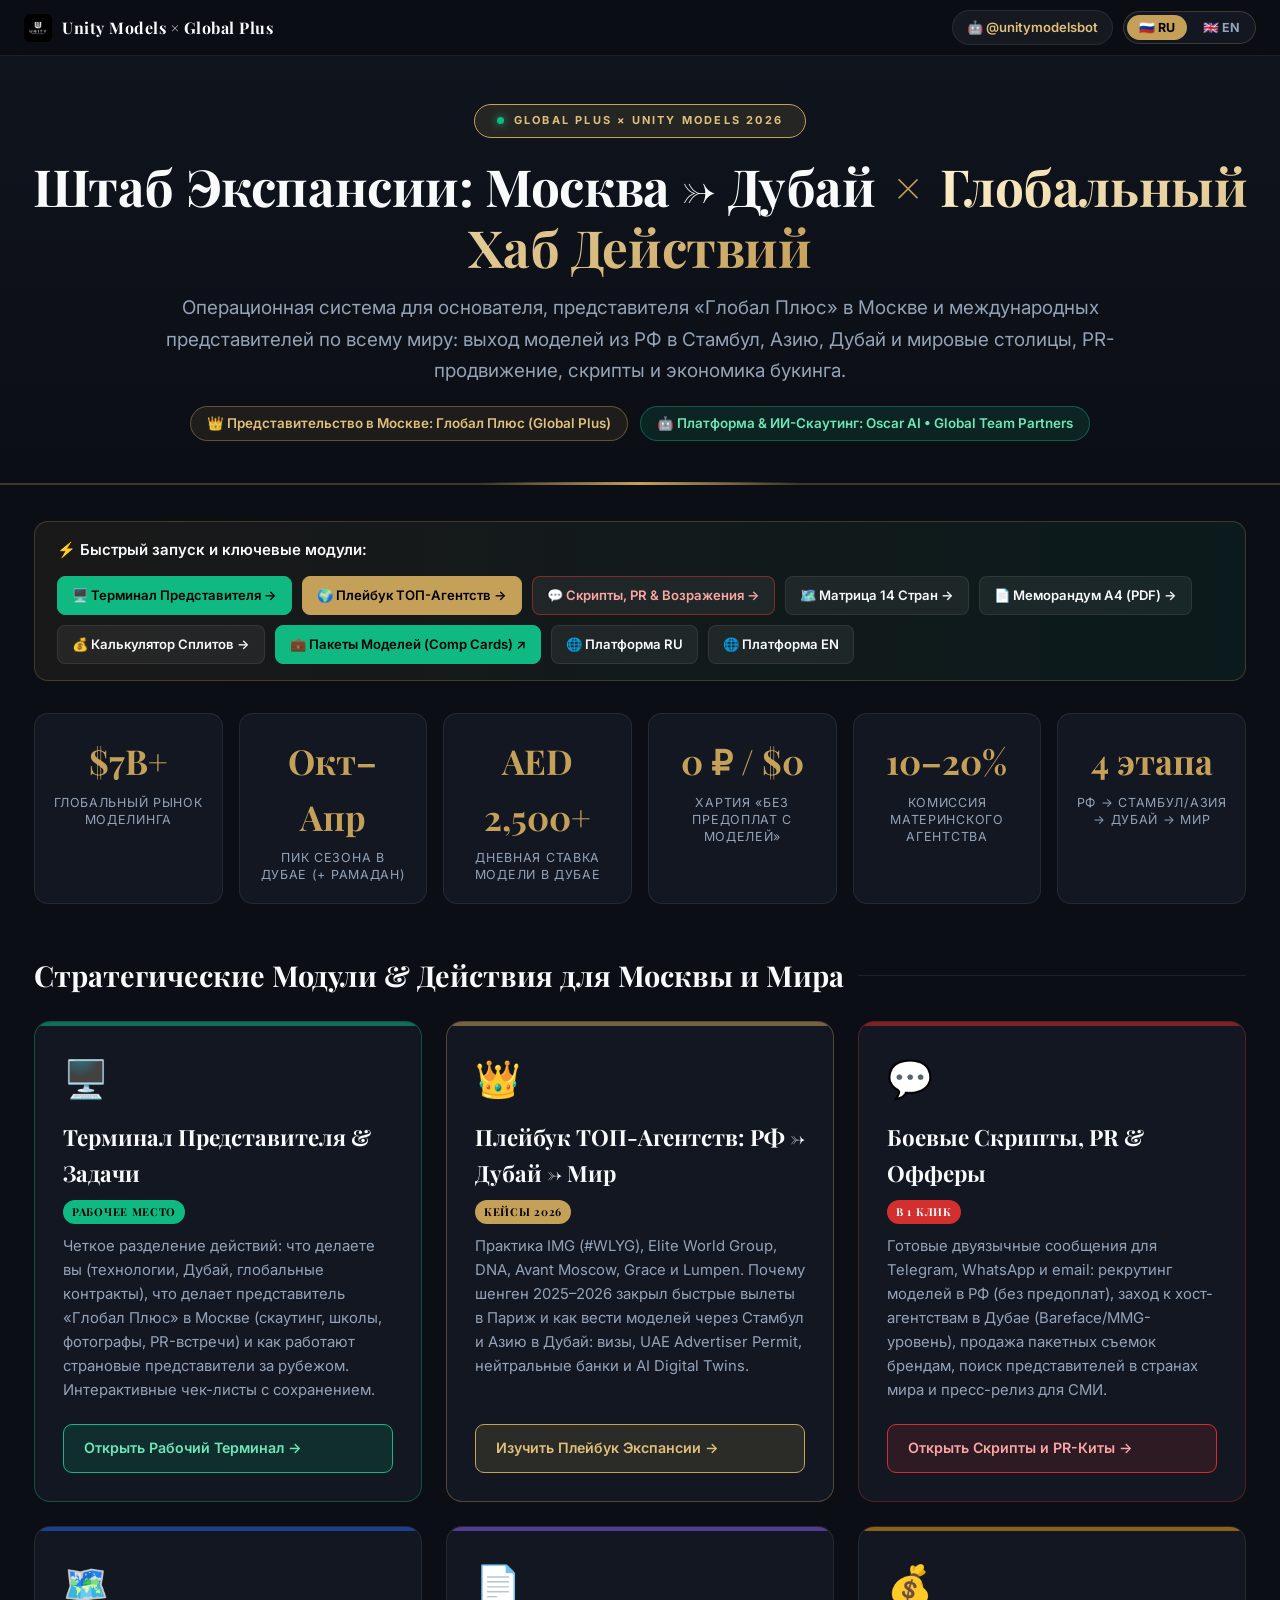
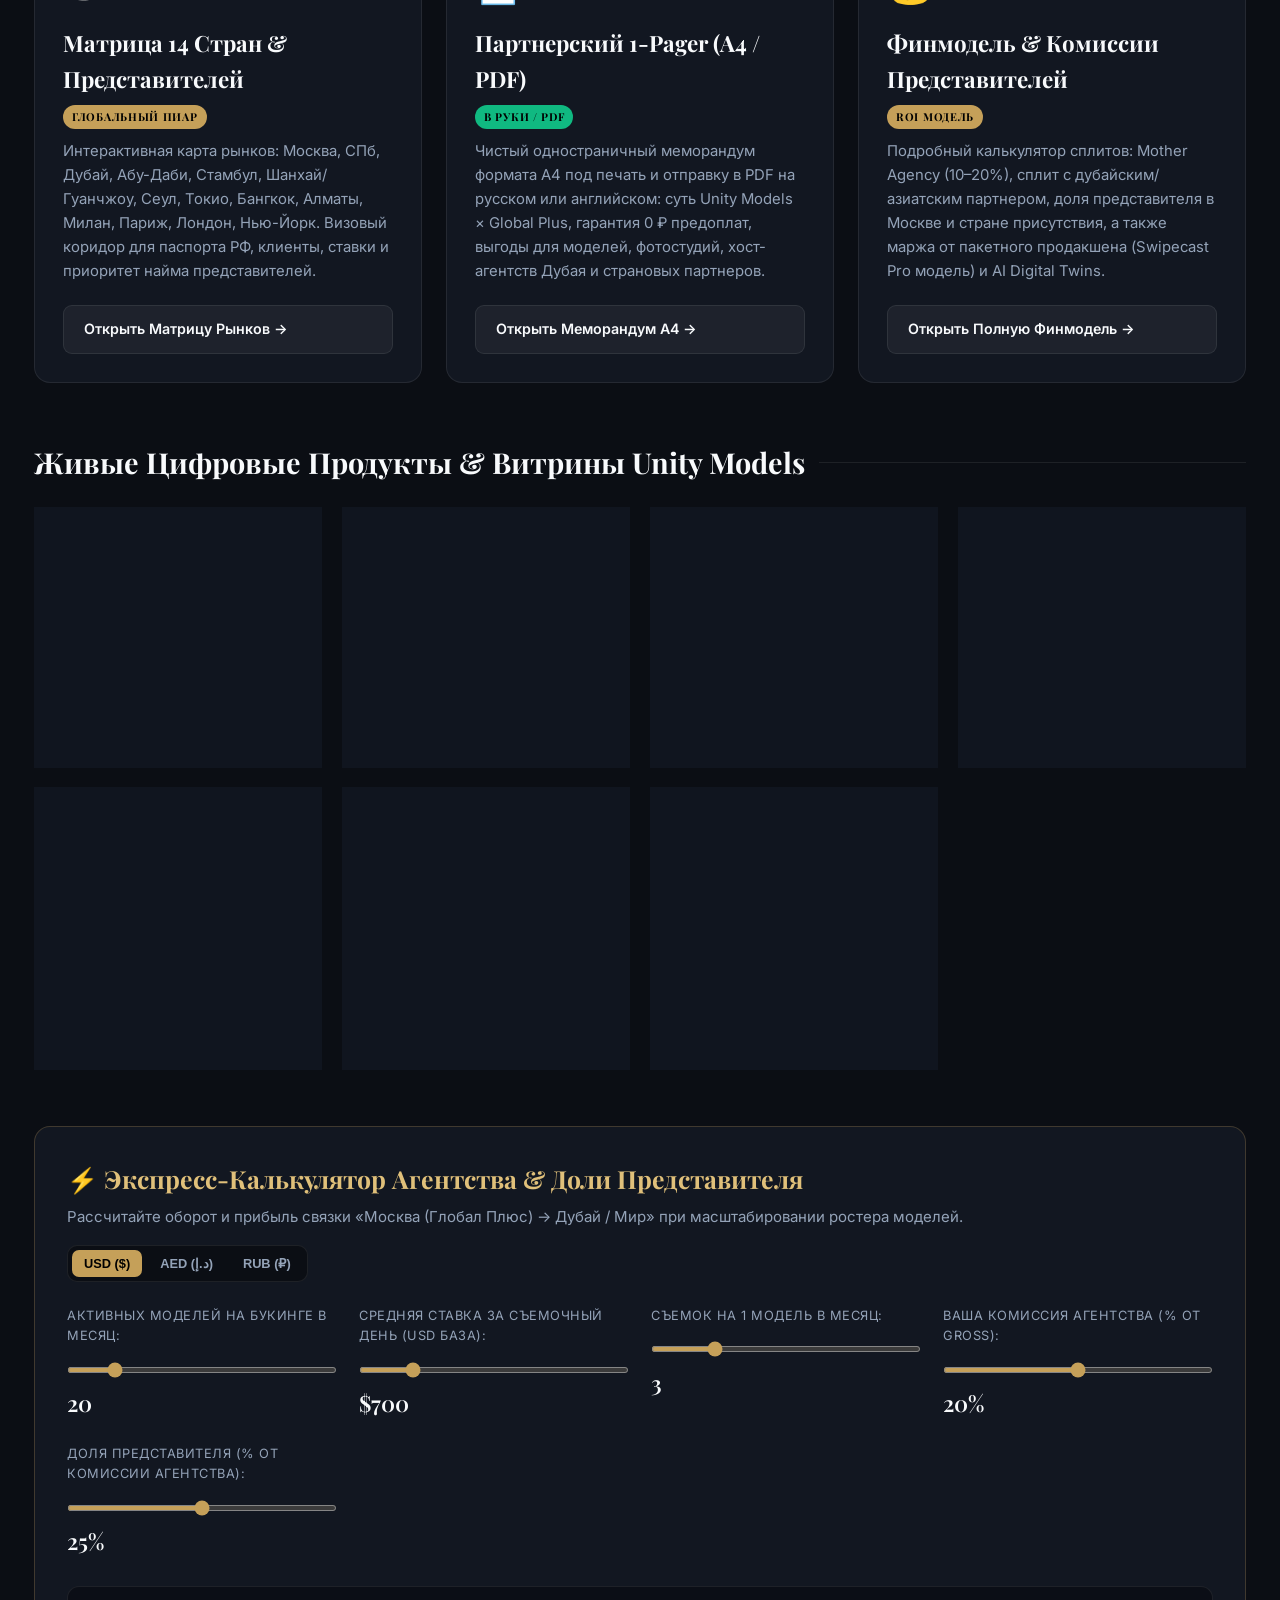
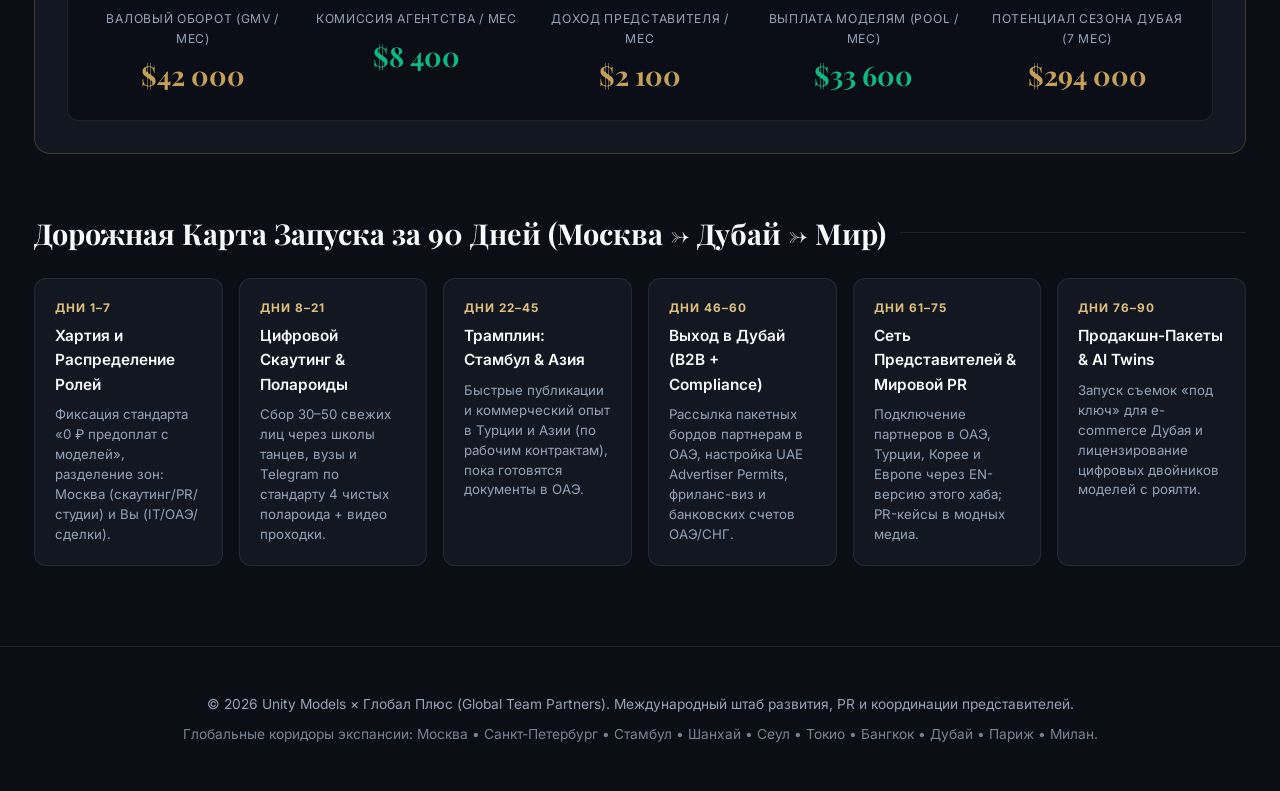
==== commit cc7369fb: "Sync Phase 4: add Client Comp Card Board links & browser CRM lead tracker to Action Hub" ====
--- a/index.html
+++ b/index.html
@@ -19,7 +19,7 @@
         </a>
     </div>
     <div class="top-right-controls">
-        <a href="https://t.me/unitymodelsbot" target="_blank" class="nav-back-pill" data-i18n="bot_btn">🤖 @unitymodelsbot</a>
+        <a href="https://t.me/unitymodelsbot" target="_blank" rel="noopener noreferrer" class="nav-back-pill" data-i18n="bot_btn">🤖 @unitymodelsbot</a>
         <div class="lang-switcher" aria-label="Language Switcher">
             <button class="lang-btn active" data-lang="ru" onclick="HubI18n.setLang('ru')">🇷🇺 RU</button>
             <button class="lang-btn" data-lang="en" onclick="HubI18n.setLang('en')">🇬🇧 EN</button>
@@ -55,8 +55,9 @@
             <a href="markets.html" class="fast-btn" data-i18n="fast_markets">🗺️ Матрица 14 Стран &rarr;</a>
             <a href="onepager.html" class="fast-btn" data-i18n="fast_pager">📄 Меморандум А4 (PDF) &rarr;</a>
             <a href="calculator.html" class="fast-btn" data-i18n="fast_calc">💰 Калькулятор Сплитов &rarr;</a>
-            <a href="https://globalteamgroup.github.io/unity-models-platform/" target="_blank" class="fast-btn" data-i18n="live_ru">🌐 Платформа RU &nearr;</a>
-            <a href="https://unityspirit.github.io/unity-models-platform/" target="_blank" class="fast-btn" data-i18n="live_en">🌐 Platform EN &nearr;</a>
+            <a href="https://unityspirit.github.io/unity-models-platform/package.html" target="_blank" rel="noopener noreferrer" class="fast-btn emerald" data-i18n="fast_pkg">💼 Пакеты Моделей (Comp Cards) &nearr;</a>
+            <a href="https://globalteamgroup.github.io/unity-models-platform/" target="_blank" rel="noopener noreferrer" class="fast-btn" data-i18n="live_ru">🌐 Платформа RU &nearr;</a>
+            <a href="https://unityspirit.github.io/unity-models-platform/" target="_blank" rel="noopener noreferrer" class="fast-btn" data-i18n="live_en">🌐 Platform EN &nearr;</a>
         </div>
     </div>
 
@@ -187,7 +188,7 @@
             <div class="demo-content">
                 <div class="demo-title" data-i18n="d1_title">🇷🇺 Официальный сайт Unity Models (RU)</div>
                 <div class="demo-subtitle" data-i18n="d1_desc">Русскоязычная витрина агентства с описанием Oscar AI, дивизионами и лентой живых кастингов из Supabase.</div>
-                <a href="https://globalteamgroup.github.io/unity-models-platform/" target="_blank" class="demo-link">
+                <a href="https://globalteamgroup.github.io/unity-models-platform/" target="_blank" rel="noopener noreferrer" class="demo-link">
                     <span data-i18n="d_open">Открыть сайт &nearr;</span>
                 </a>
             </div>
@@ -197,7 +198,7 @@
             <div class="demo-content">
                 <div class="demo-title" data-i18n="d2_title">🇬🇧 Global Website Unity Models (EN)</div>
                 <div class="demo-subtitle" data-i18n="d2_desc">Международный сайт для брендов Дубая, Европы, Азии и США с презентацией AI-платформы и контактами.</div>
-                <a href="https://unityspirit.github.io/unity-models-platform/" target="_blank" class="demo-link">
+                <a href="https://unityspirit.github.io/unity-models-platform/" target="_blank" rel="noopener noreferrer" class="demo-link">
                     <span data-i18n="d_open">Открыть сайт &nearr;</span>
                 </a>
             </div>
@@ -205,10 +206,20 @@
 
         <div class="demo-card">
             <div class="demo-content">
-                <div class="demo-title" data-i18n="d3_title">👤 Talent Hub (Кабинет Модели)</div>
-                <div class="demo-subtitle" data-i18n="d3_desc">Загрузка 4K-портфолио в облако, статус доступности и текущий город модели для быстрого подбора под съемки.</div>
-                <a href="https://globalteamgroup.github.io/unity-models-platform/hub.html" target="_blank" class="demo-link emerald">
+                <div class="demo-title" data-i18n="d3_title">👤 Talent Hub (Паспорт и 4 Polaroids)</div>
+                <div class="demo-subtitle" data-i18n="d3_desc">4 стандартизированных Polaroids, видео проходки, визы и UAE Advertiser Permit статус для мгновенного мэтчинга.</div>
+                <a href="https://unityspirit.github.io/unity-models-platform/hub.html" target="_blank" rel="noopener noreferrer" class="demo-link emerald">
                     <span data-i18n="d3_btn">Открыть Talent Hub &nearr;</span>
+                </a>
+            </div>
+        </div>
+
+        <div class="demo-card">
+            <div class="demo-content">
+                <div class="demo-title" data-i18n="d7_title">💼 Client Package Board (Comp Cards)</div>
+                <div class="demo-subtitle" data-i18n="d7_desc">Белая клиентская витрина моделей с фильтрами по росту, визам и Дубаю + экспорт PDF-пакета и скрытым Telegram ID.</div>
+                <a href="https://unityspirit.github.io/unity-models-platform/package.html" target="_blank" rel="noopener noreferrer" class="demo-link emerald">
+                    <span data-i18n="d7_btn">Открыть Comp Cards &nearr;</span>
                 </a>
             </div>
         </div>
@@ -217,7 +228,7 @@
             <div class="demo-content">
                 <div class="demo-title" data-i18n="d4_title">🎬 Director Portal (Для Кастинг-Директоров)</div>
                 <div class="demo-subtitle" data-i18n="d4_desc">Публикация кастингов из любой страны с мгновенным сохранением в базу и отображением на главной странице.</div>
-                <a href="https://unityspirit.github.io/unity-models-platform/directors.html" target="_blank" class="demo-link">
+                <a href="https://unityspirit.github.io/unity-models-platform/directors.html" target="_blank" rel="noopener noreferrer" class="demo-link">
                     <span data-i18n="d4_btn">Открыть Director Portal &nearr;</span>
                 </a>
             </div>
@@ -227,7 +238,7 @@
             <div class="demo-content">
                 <div class="demo-title" data-i18n="d5_title">🤖 Oscar AI (@unitymodelsbot)</div>
                 <div class="demo-subtitle" data-i18n="d5_desc">Telegram-бот: мультиязычный разбор параметров по тексту/фото, пошаговая анкета и подбор кастингов по странам.</div>
-                <a href="https://t.me/unitymodelsbot" target="_blank" class="demo-link emerald">
+                <a href="https://t.me/unitymodelsbot" target="_blank" rel="noopener noreferrer" class="demo-link emerald">
                     <span data-i18n="d5_btn">Запустить бота &nearr;</span>
                 </a>
             </div>
@@ -407,19 +418,23 @@
         d1_desc: 'Русскоязычная витрина агентства с описанием Oscar AI, дивизионами и лентой живых кастингов из Supabase.',
         d2_title: '🇬🇧 Global Website Unity Models (EN)',
         d2_desc: 'Международный сайт для брендов Дубая, Европы, Азии и США с презентацией AI-платформы и контактами.',
-        d3_title: '👤 Talent Hub (Кабинет Модели)',
-        d3_desc: 'Загрузка 4K-портфолио в облако, статус доступности и текущий город модели для быстрого подбора под съемки.',
-        d4_title: '🎬 Director Portal (Для Кастинг-Директоров)',
-        d4_desc: 'Публикация кастингов из любой страны с мгновенным сохранением в базу и отображением на главной странице.',
+        d3_title: '👤 Talent Hub (Паспорт и 4 Polaroids)',
+        d3_desc: '4 стандартизированных Polaroids, видео проходки, визы и UAE Advertiser Permit статус для мгновенного мэтчинга.',
+        d4_title: '🎬 Director Portal (Брифы с Бюджетом & Правами)',
+        d4_desc: 'Публикация кастингов из любой страны (ставка, usage-права, UAE Permit) с фильтрацией по рынкам на главной.',
         d5_title: '🤖 Oscar AI (@unitymodelsbot)',
-        d5_desc: 'Telegram-бот: мультиязычный разбор параметров по тексту/фото, пошаговая анкета и подбор кастингов по странам.',
+        d5_desc: 'Telegram-бот: мультиязычный разбор параметров, поиск по странам без сбоев квоты 429 (база + каталог 2026 по коридорам).',
         d6_title: '📣 Глобальный PR & Пакет Представителя',
         d6_desc: 'Англоязычная ссылка для рассылки в агентства Дубая, Стамбула, Сеула и СМИ — переключает весь хаб на EN.',
+        d7_title: '💼 Client Package Board (Comp Cards)',
+        d7_desc: 'Белая клиентская витрина моделей с фильтрами по росту, визам и Дубаю + экспорт PDF-пакета и скрытым Telegram ID.',
         d_open: 'Открыть сайт ↗',
         d3_btn: 'Открыть Talent Hub ↗',
         d4_btn: 'Открыть Director Portal ↗',
         d5_btn: 'Запустить бота ↗',
         d6_btn: 'Открыть EN-версию для мира →',
+        d7_btn: 'Открыть Comp Cards ↗',
+        fast_pkg: '💼 Пакеты Моделей (Comp Cards) ↗',
         calc_title: '⚡ Экспресс-Калькулятор Агентства & Доли Представителя',
         calc_sub: 'Рассчитайте оборот и прибыль связки «Москва (Глобал Плюс) → Дубай / Мир» при масштабировании ростера моделей.',
         calc_l1: 'Активных моделей на букинге в месяц:',
@@ -504,19 +519,23 @@
         d1_desc: 'Russian-language agency showcase featuring Oscar AI casting engine, divisions, and live Supabase casting feed.',
         d2_title: '🇬🇧 Unity Models Website (Global EN)',
         d2_desc: 'International brand-facing portal for Dubai, Europe, Asia, and Americas clients with live castings and bot onboarding.',
-        d3_title: '👤 Talent Hub (Model Workspace)',
-        d3_desc: 'Direct 4K portfolio uploads, live city location tracking, and weekly availability status for fast booker matching.',
-        d4_title: '🎬 Casting Director Portal',
-        d4_desc: 'Instant casting brief submission form synced directly to Supabase and live website feeds worldwide.',
+        d3_title: '👤 Talent Hub (Passport & 4 Polaroids)',
+        d3_desc: 'Standardized 4-Polaroid digitals, runway walk video links, visa inventory, and UAE Advertiser Permit readiness.',
+        d4_title: '🎬 Casting Director Portal (Rates & Usage)',
+        d4_desc: 'Submit casting briefs with day rates, usage territory & UAE permit specs synced directly to website & Oscar AI.',
         d5_title: '🤖 Oscar AI (@unitymodelsbot)',
-        d5_desc: 'Multilingual Telegram casting assistant: extracts stats from text or photos, runs onboarding wizard, and searches events by country.',
+        d5_desc: 'Resilient Telegram casting assistant: country open-call directory fallback + Supabase matching even during 429 limits.',
         d6_title: '📣 International PR & Rep Share Link',
         d6_desc: 'Send this direct English URL (?lang=en) to agencies, brands, and country representatives in Dubai, Istanbul, Asia, or Europe.',
+        d7_title: '💼 Client Package Board (Comp Cards)',
+        d7_desc: 'Shareable client roster with height, division & Dubai visa filters, PDF Comp Card print export, and masked talent privacy.',
         d_open: 'Open Live Site ↗',
         d3_btn: 'Open Talent Hub ↗',
         d4_btn: 'Open Director Portal ↗',
         d5_btn: 'Launch Telegram Bot ↗',
         d6_btn: 'Copy / Open Global EN Link →',
+        d7_btn: 'Open Comp Cards ↗',
+        fast_pkg: '💼 Client Comp Cards ↗',
         calc_title: '⚡ Express Agency & Representative Revenue Calculator',
         calc_sub: 'Model monthly gross volume, agency commission, and representative payout across Moscow → Dubai → Global placements.',
         calc_l1: 'Active Booked Models / Month:',
